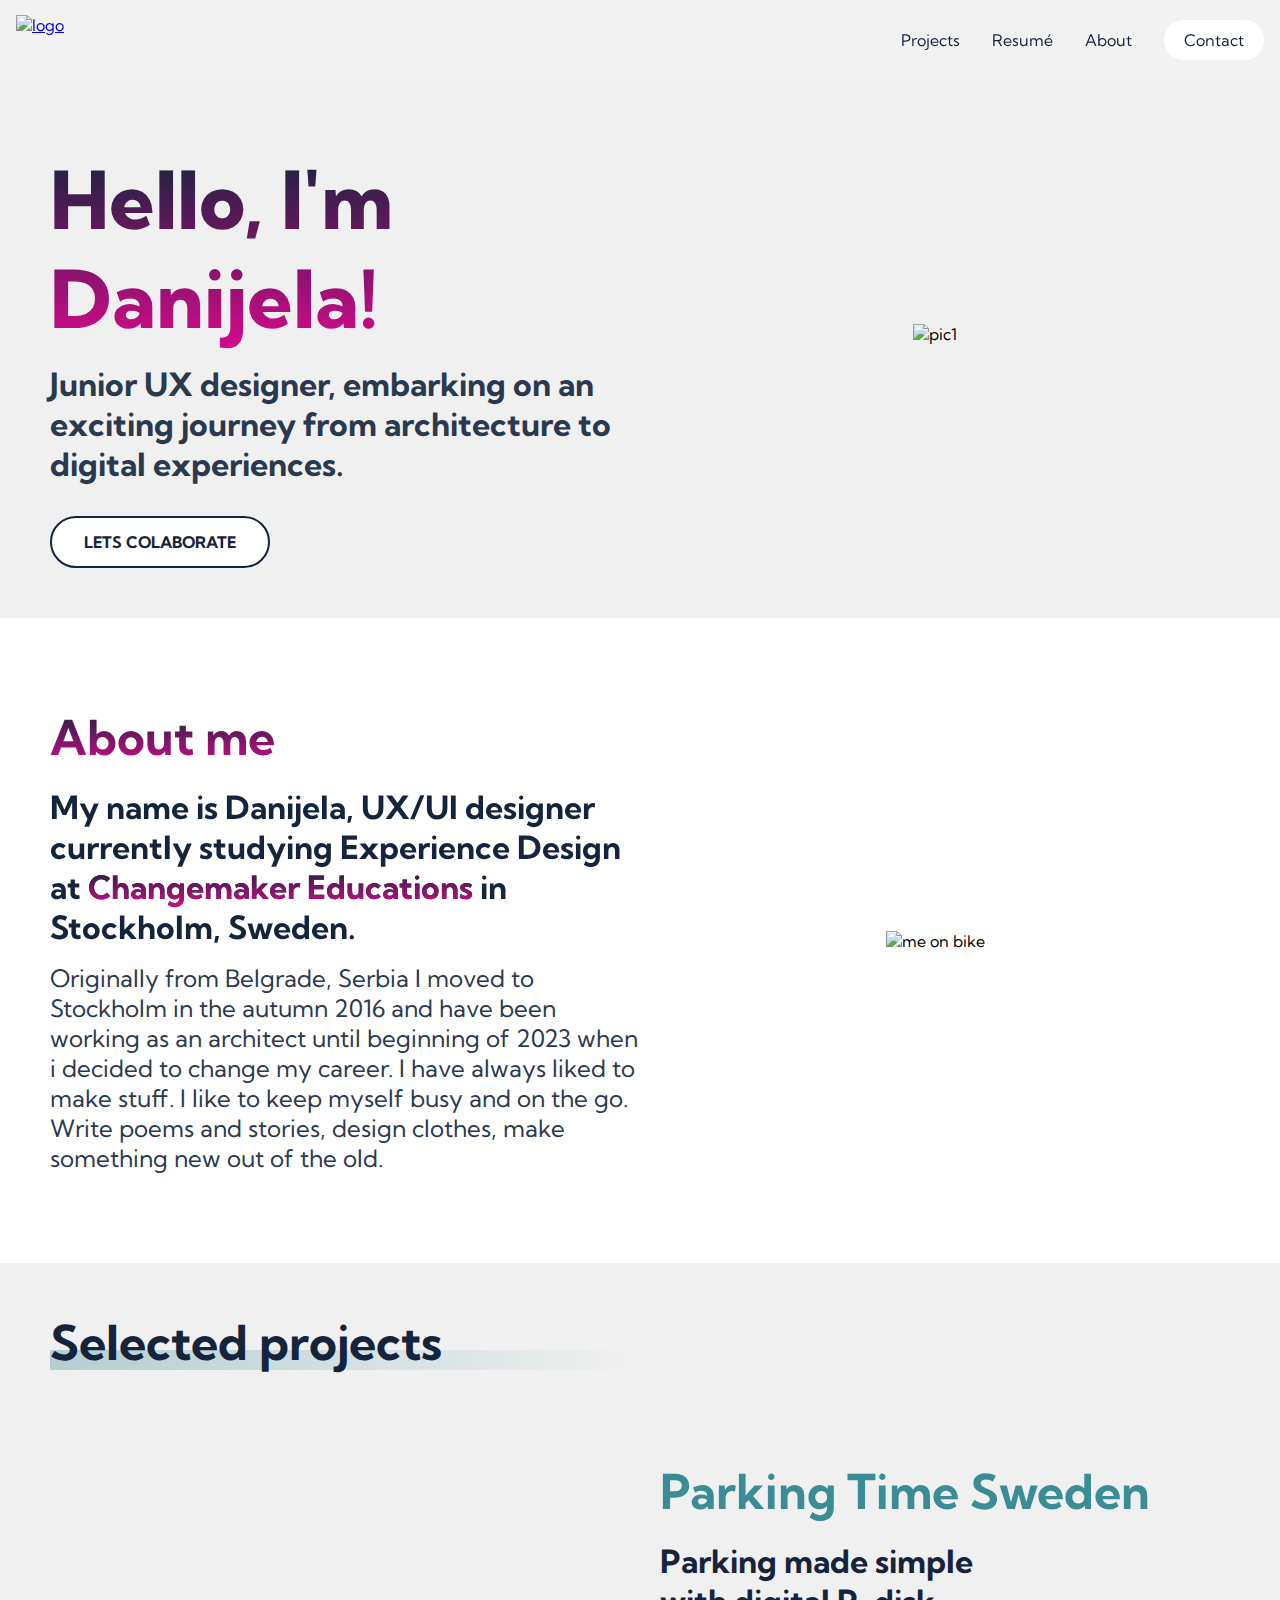
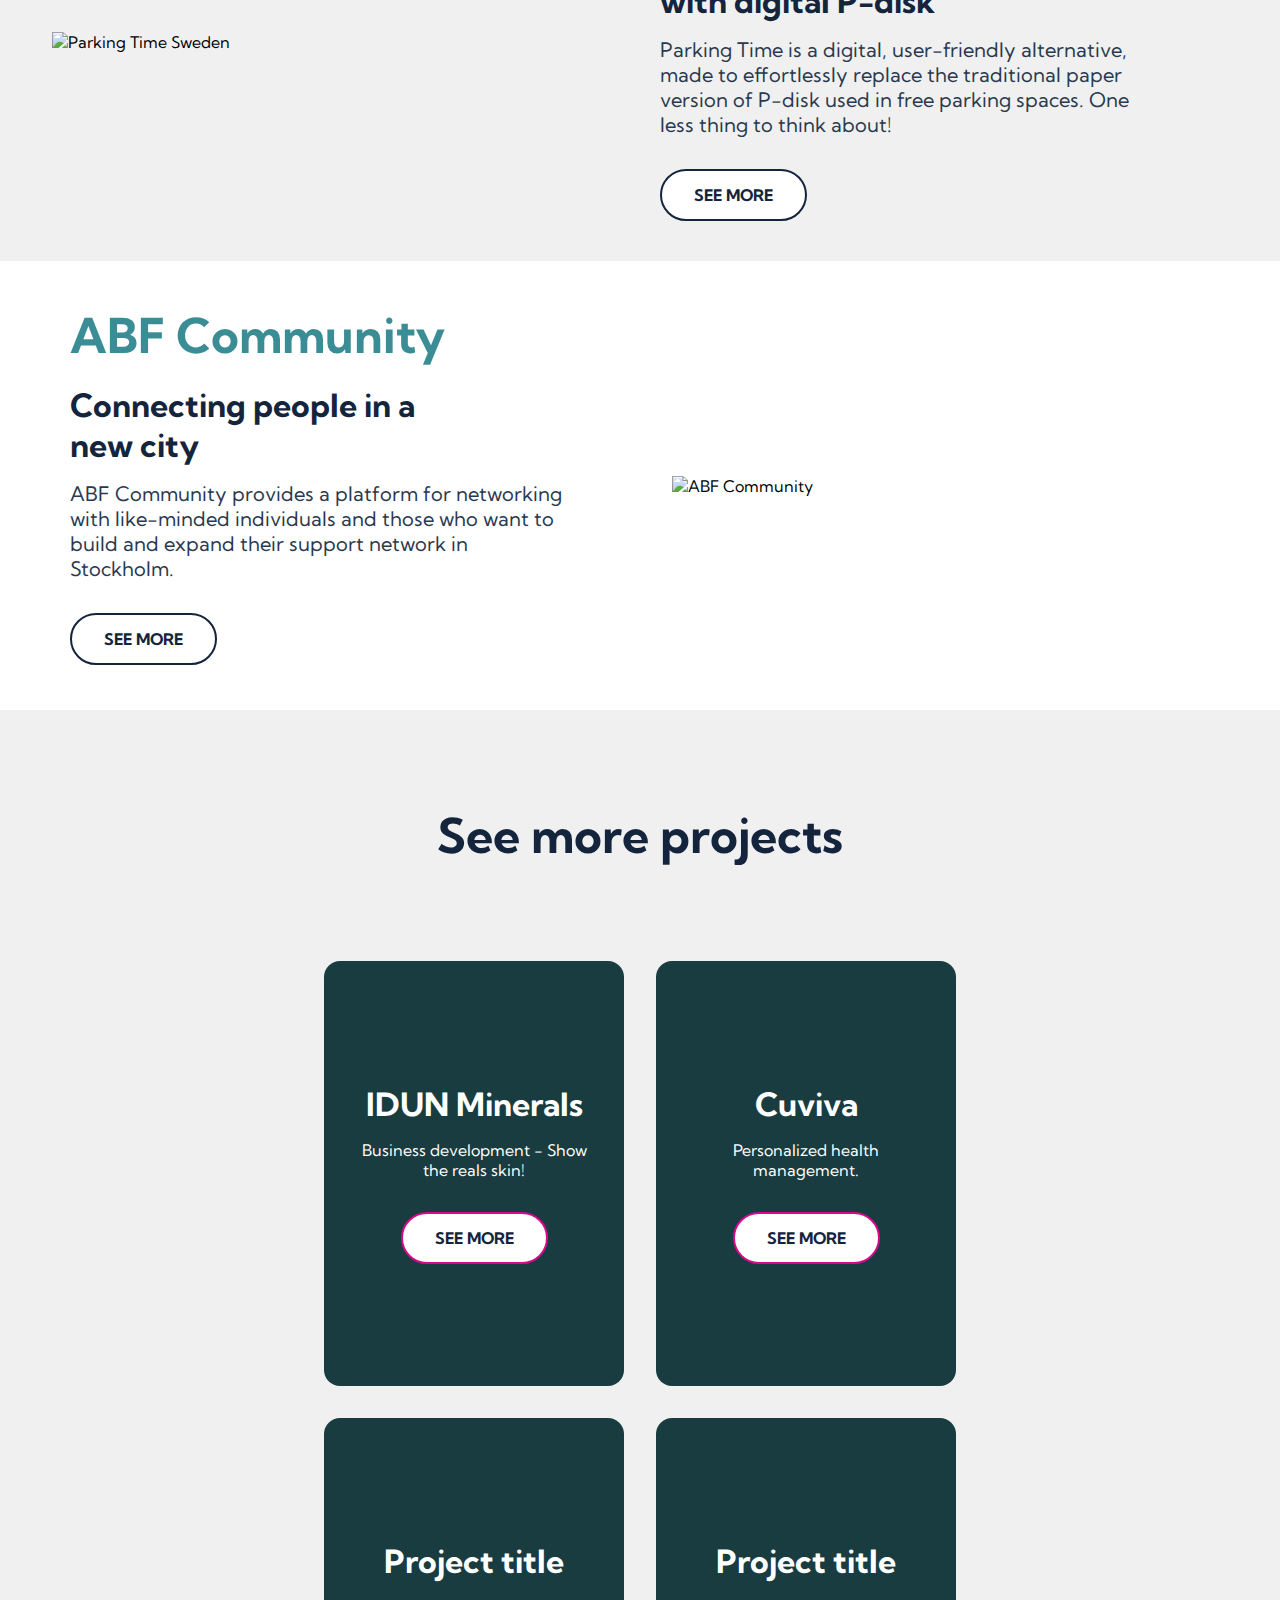
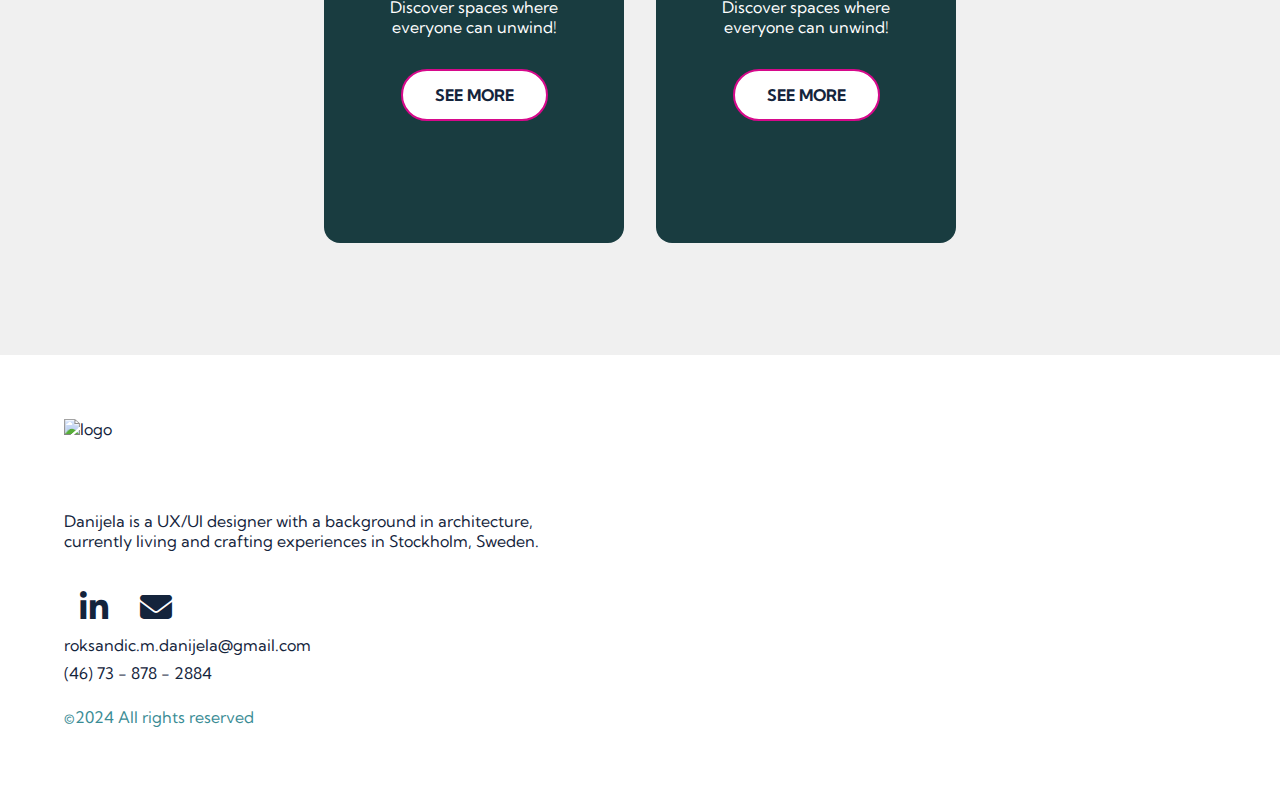
==== index.html @ 8c8cc1aa "Add files via upload" ====
<!DOCTYPE html>
<html lang="en">
<head>
    <!--Responsive website by Danijela Roksandic-->
    <meta charset="UTF-8">
    <meta name="viewport" content="width=device-width, initial-scale=1.0">
    <title>My Portfolio Website</title>
    <link rel="stylesheet" href="styles.css"/>
    <link rel="stylesheet" href="https://cdnjs.cloudflare.com/ajax/libs/font-awesome/6.5.2/css/all.min.css" 
    />
    <link href="https://fonts.googleapis.com/css2?family=Kumbh+Sans:wght@100..900&family=Raleway:ital,wght@0,100..900;1,100..900&family=Roboto:ital,wght@0,100;0,300;0,400;0,500;0,700;0,900;1,100;1,300;1,400;1,500;1,700;1,900&display=swap" rel="stylesheet">
</head>
<body>


    <!--Navbar Section -->
   
    <nav class="navbar">

     <div class="navbar__container">
        
        <a href="#home" id="navbar__logo" aria-label="home">
            <img src="images/logonav.svg" alt="logo">
        </a>
     
        <div class="navbar__toggle" id="mobile-menu">
            <span class="bar"></span>
            <span class="bar"></span>
            <span class="bar"></span>
        </div>

       
        <ul class="navbar__menu">
            <li class="navbar__item">
                <a href="#cases" class="navbar__links" id="Cases">Projects</a>
            </li>
            <li class="navbar__item">
                <a href="/Resumé.html" class="navbar__links">Resumé</a>
            </li>
            <li class="navbar__item">
                <a href="/About.html" class="navbar__links">About</a>
            </li>
            <li class="navbar__btn">
                <a href="mailto:roksandic.m.danijela@gmail.com" class="button">Contact</a>
            </li>
        </ul>
     </div>
    </nav>

    <!-- Hero Section -->

    <div class="main" id="home">
        <div class="main__container">
              
            <div class="main__content">
                <h1 title="This is me!"> Hello, I'm Danijela! </h1>
                   
                    <p>Junior UX designer, embarking on an exciting journey from architecture to digital experiences.</p>
                    <button class="main__btn"><a href="mailto:roksandic.m.danijela@gmail.com">LETS COLABORATE</a>
                    </button>
            </div>
      
            <div class="main__img--container">
                <img src="images/pic1.svg" alt="pic1" id="main__img">
            </div>
         </div>
      
      </div>

      <!-- About Section -->

      <div class="about" id="about">
        <div class="about__container">
            <div class="about__content">
                <h2>About me</h2>
                <br>

                <h3 class="about__heading">My name is Danijela, UX/UI designer currently studying Experience Design 
                    at <span><a href="https://cmeducations.se/" target="_blank">Changemaker Educations</a></span> in Stockholm, Sweden.</h3>
                <p>Originally from Belgrade, Serbia I moved to Stockholm in the autumn 2016 and have been 
                    working as an architect until beginning of 2023 when i decided to change my career. 
                    I have always liked to make stuff. I like to keep myself busy and on the go. 
                    Write poems and stories, design clothes, make something new out of the old.</p>
                                
                        </div>
            
                        <div class="about__img--container">
                            <img src="images/me on bike.png" alt="me on bike" id="about__img">
                        </div>
                     </div>
            
                </div>

       <!-- Selected Cases Section -->
        
    <div class="cases" id="cases">
      <div class="cases__heading--section"><h1><span>Selected projects</span></h1> </div> 
        
        <div class="cases__container">
           
          <div class="cases__img--container">
            <img src="images/picpt.png" alt="Parking Time Sweden" id="pt__img">
          </div>
          <div class="cases__content">
            <h2>Parking Time Sweden</h2>
                <br>

                <h3> Parking made simple with digital P-disk </h3>
                <p>Parking Time is a digital, user-friendly alternative, made to effortlessly replace 
                    the traditional paper version of P-disk used in free parking spaces. One less thing to think about!</p>
                                
            <button class="cases__btn"><a href="ParkingTime.html">SEE MORE</a></button>
          </div>
        </div>
      </div>

      <div class="cases__container">
        <div class="cases__content">
          <h2>ABF Community</h2>
              <br>

              <h3> Connecting people in a new city </h3>
              <p>ABF Community provides a platform for networking with like-minded individuals 
                and those who want to build and expand their support network in Stockholm.  </p>
                     
          <button data-open-modal>SEE MORE</button>
            <dialog data-modal>
              <div class="modal-container">
                <div class="modal-content">
                  <div>This page is under construction. More info coming soon!</div>
                </div>
              <button data-close-modal>CLOSE</button>
              </div>
             </dialog>          

        </div>
        <div class="cases__img--container">
            <img src="images/picabf.png" alt="ABF Community" id="abf__img">
          </div>
         
      </div>
<!-- Mobile layout -->
      <div class="cases__container--mobile">
        <div class="cases__img--container">
            <img src="images/picabf.png" alt="ABF Community" id="abf1__img">
          </div>
          <div class="cases__content">
            <h2>ABF Community</h2>
              <br>

              <h3> Connecting people in a new city </h3>
              <p>ABF Community provides a platform for networking with like-minded individuals 
                and those who want to build and expand their support network in Stockholm.  </p>
                              
          <button class="cases__btn"><a href="#">SEE MORE</a></button>
        </div>
      </div>
      

<!-- See more Projects Section -->

<div class="projects" id="projects">
    <h1>See more projects</h1>
    <div class="projects__wrapper">
      <div class="projects__card">
        <h2>IDUN Minerals</h2>
        <p>Business development - Show the reals skin!</p>
        <div class="projects__btn"><button>SEE MORE</button></div>
      </div>

      <div class="projects__card">
        <h2>Cuviva</h2>
        <p>Personalized health management.

        </p>
        <div class="projects__btn"><button>SEE MORE</button></div>
      </div>

      <div class="projects__card">
        <h2>Project title</h2>
        <p>Discover spaces where everyone can unwind!</p>
        <div class="projects__btn"><button>SEE MORE</button></div>
      </div>

      <div class="projects__card">
        <h2>Project title</h2>
        <p>Discover spaces where everyone can unwind!</p>
        <div class="projects__btn"><button>SEE MORE</button></div>
      </div>
    </div>
  </div>

      
    <!-- Footer Section -->

    <div class="footer">
      <div class="footer__container">
        <div class="footer__left">
          <div class="footer__logo">
              <a href="#home" id="footer__logo" aria-label="home">
                  <img src="images/logo.svg" alt="logo">
              </a>
          </div>
          <p>Danijela is a UX/UI designer with a background in architecture, 
              currently living and crafting experiences in Stockholm, Sweden.</p>
         
        </div>
        <div class="footer__right">
          <div class="social__icon">
          <a href="https://www.linkedin.com/in/danijela-roksandic/" target="_blank" aria-label="LinkedIn">
              <i class="fa-brands fa-linkedin-in"></i>
           </a>
           <a href="mailto:roksandic.m.danijela@gmail.com" class="social__icon" target="_blank" aria-label="Email">
              <i class="fa-solid fa-envelope"></i>
           </a>
          </div>
          <p><a href="mailto:roksandic.m.danijela@gmail.com">roksandic.m.danijela@gmail.com</a></p>
           
           <p>(46) 73 - 878 - 2884</p>
        </div>
      <div class="copyright"><p>&copy;2024 All rights reserved</p></div>
      </div>
    </div>

    <script src="app.js"></script>


</body>
</html>
---- styles.css ----
:root {
    --clr-titles: #14243C; 
    --clr-background: #f0f0f0;
    --clr-darker_background: #daabac;
    --clr-toggle_background: #f9f9f9;
    --clr-highlights: #D6098B;
    --clr-body_text: #2A394E;
    --clr-main_btn_hover: #3a8c9555;
    --clr-green_btitle: #3A8C95;
    --clr-mainbtn_shadow: #14243C;
    --crl-white_background: #fff;
    --crl-dark_blue:#14243c;
    --crl-gradient_title: linear-gradient(to top, #D6098B 0%, #14243C 100%);
    --crl-dark_green:#193C40;

}

.body {
    max-width: 100%;
    overflow-x: hidden;
}

* {
    box-sizing: border-box;
    margin: 0;
    padding: 0;
    font-family: 'Kumbh Sans', sans-serif;
    scroll-behavior: smooth;
}

.navbar {
    width: 100%;
    height: 80px;
    opacity: 1;
    -webkit-backdrop-filter: blur(15px);
    backdrop-filter: blur(15px);
    outline-offset: -1px;
    mix-blend-mode: normal;
    background-color: rgba(255, 255, 255, 0.2);
    background-image: linear-gradient(rgba(240, 240, 240, .2), rgba(240, 240, 240, .2));
    outline: none;
    justify-content: space-between;
    align-items: center;
    display: flex;
    position: fixed;
    top: 0%;
    bottom: auto;
    left: 0%;
    right: 0%;
    z-index: 999;
}

.navbar__container {
    display: flex;
    justify-content: space-between;
    height: 80px;
    z-index: 1;
    width: 100%;
    max-width: 1300px;
    margin: 0 auto;
   
}

#navbar__logo {
    display: flex;
    align-items: center;
    justify-content: center;
    cursor: pointer;
    padding: 15px 16px;
    height: 80px;
}

#navbar__logo img {
    width: 100%;
    height: 100%;
}

.navbar__menu {
    display: flex;
    align-items: center;
    list-style: none;
    text-align: center;
}

.navbar__item {
    height: 80px;
}

.navbar__links {
    color: var(--clr-titles);
    display: flex;
    align-items: center;
    justify-content: center;
    text-decoration: none;
    padding: 0 1rem;
    height: 100%;
    transition: all 0.3s ease;
}

.navbar__btn {
    display: flex;
    justify-content: center;
    align-items: center;
    padding: 0 1rem;
    width: 100%;
}

.button {
    display: flex;
    justify-content: center;
    align-items: center;
    text-decoration: none;
    padding: 10px 20px;
    height: 100%;
    width: 100%;
    border: none;
    outline: none;
    border-radius: 30px;
    background: var(--crl-white_background);
    color: var(--crl-dark_blue);
}

.button:hover {
background: var(--crl-dark_blue);
color: #fff;
transition: all 0.3s ease;
}

.navbar__links:hover {
    color: var(--crl-dark_blue);
    font-weight: 700;
    transition: all 0.3s ease;
}

@media screen and (max-width: 768px) {
  .navbar__container {
    display: flex;
    justify-content: space-between;
    height: 80px;
    z-index: 1;
    width: 100%;
    max-width: 1300px;
    margin: 0 auto;
  }

  .navbar__menu {
    display: grid;
    grid-template-columns: auto;
    margin: 0;
    width: 100%;
    position: absolute;
    top: -1000px;
    opacity: 1;
    transition: all 0.5s ease;
    height: 50vh;
    z-index: -1;
  }

  .navbar__menu.active {
    background: var(--clr-toggle_background);
    top: 100%;
    opacity: 1;
    transition: all 0.5s ease;
    z-index: 99;
    height: 50vh;
    font-size: 1.6rem;
  }

  .navbar__toggle .bar {
    width: 25px;
    height: 3px;
    margin: 5px auto;
    transition: all 0.3s ease-in-out;
    background: var(--crl-dark_blue);
  }

  .navbar__item {
    width: 100%;
  }

  .navbar__links {
    text-align: center;
    padding: 2rem;
    width: 100%;
    display: table;
  }

  .navbar__btn {
    padding-bottom: 2rem;
  }

  .button {
    display: flex;
    justify-content: center;
    align-items: center;
    width: 50%;
    height: 65px;
    margin: 0;
  }
  
  #navbar__logo {
    position: absolute;
  }

  #mobile-menu {
    position: absolute;
    top: 20%;
    right: 5%;
    transform: translate(5%, 20%);
  }

  .navbar__toggle .bar {
    display: block;
    cursor: pointer;
  }

  #mobile-menu.is-active .bar:nth-child(2) {
    opacity: 0;
  }

  #mobile-menu.is-active .bar:nth-child(1) {
    transform: translateY(8px) rotate(45deg);
  }

  #mobile-menu.is-active .bar:nth-child(3) {
    transform: translateY(-8px) rotate(-45deg);
  }
}

/* Hero Section CSS */

.close {
    position: absolute;
    align-items: right;
    font-size: 20px;
    cursor: pointer;
  }
.main{
    background-color:var(--clr-background);
    padding-top: 100px;
}
#home {
    background-color: var(--clr-background);
}

#parking__time {
    background-color: var(--crl-white_background);
}

.main__container {
    display: grid;
    grid-template-columns: 1fr 1fr;
    align-items: center;
    justify-self: center;
    margin: 0 auto;
    background-color: var(--clr-background);
    z-index: 1;
    width: 100%;
    max-width: 1300px;
    padding: 50px;
}
.parkingtime-page .main__container {
    display: grid;
    grid-template-columns: 1fr 1fr;
    align-items: center;
    justify-self: center;
    margin: 0 auto;
    background-color: var(--crl-white_background);
    z-index: 1;
    width: 100%;
    max-width: 1300px;
    padding: 50px;
  }

.main__content h1 {
    font-size: 5rem;
    font-weight: 800;
    background-color: var(--clr-highlights);
    background-image: var(--crl-gradient_title);
    background-size: 100%;
    -webkit-background-clip: text;
    -moz-background-clip: text;
    background-clip: text;
    -webkit-text-fill-color: transparent;
    -moz-text-fill-color: transparent;
}

.main__content h2 {
    font-size: 4rem;
    color: var(--clr-green_btitle);
  }

.main__content p {
    margin-top: 1rem;
    font-size: 2rem;
    font-weight: 700;
    color: var(--clr-body_text);
}

.main__btn {
    font-size: 1rem;
    font-weight: 700;
    font-stretch: ultra-condensed; 
    background-color: var(--crl-white_background);
    padding: 14px 32px;
    border: 2px solid var(--crl-dark_blue);
    border-radius: 30px;
    color: var(--crl-dark_blue);
    margin-top: 2rem;
    position: relative;
    transition: all 0.35s ease-in;
    outline: none;
}

.main__btn:hover {
color: var(--crl-white_background);
background: var(--clr-main_btn_hover);
box-shadow: 0 10px 10px var(--clr-mainbtn_shadow);
transition: all 0.3s ease;

}

.main__btn a {
    position: relative;
    z-index: 2;
    color: var(--crl-dark_blue);
    text-decoration: none;
}

.main__img--container {
    text-align: center;
    max-width: 100%;
}
#main__img {
    height: 80%;
    width: 80%;
    margin-bottom: 50px;
}
#hero__img--container {
    text-align: center;
    max-width: 100%;
}

#hero__img {
    height: 80%;
    width: 80%;
    margin-bottom: 50px;
}

/* Mobile Responsive */

@media screen and (max-width:768px) {
    .main__container {
        display: grid;
        grid-template-columns: 1fr;
        align-items: center;
        justify-self: center;
        width: 100%;
        margin: 0 auto;
        height: auto;
        padding: 20px;
    }
    .parkingtime-page .main__container {
        display: grid;
        grid-template-columns: 1fr;
        align-items: center;
        justify-self: center;
        width: 100%;
        margin: 0 auto;
        height: auto;
        padding: 20px;
      }
    .main__content {
        text-align: center;
        margin-bottom: 4rem;
    }
    .main__content h1 {
        font-size: 2.5rem;
        margin-top: 2rem;
        
    }
    .main__content h2 {
        font-size: 3rem;
        justify-self: center;
        align-items: center;
    }
    .main__content p {
        margin-top: 1rem;
        font-size: 1.5rem;
        justify-self: center;
        align-items: center;
    }
    #main__img {
        max-height: 300px;
        width: auto;
        height: auto;
        object-fit: contain;
    }
    #heroPT__img {
        max-height: 300px;
        width: auto;
        height: auto;
        object-fit: contain;
        max-width: 100%;
    }
}

@media screen and (max-width:820px) {
    .main__content h2 {
        font-size: 2.5rem;
        justify-self: center;
        align-items: center;
    }
    .main__content p {
        margin-top: 1rem;
        font-size: 1.5rem;
        justify-self: center;
        align-items: center;
    }
}

@media screen and (max-width:480px) {
    .main__content h1 {
        font-size: 2rem;
        margin-top: 3rem;
    }
    .main__content h2 {
        font-size: 2rem;
    }
    .main__content p {
        margin-top: 2rem;
        font-size: 1.5rem;
    }
.main__btn {
    padding: 12px 36px;
    margin: 2.5rem 0;
}
.parkingtime-page .main__container {
    display: grid;
    grid-template-columns: 1fr;
    align-items: center;
    justify-self: center;
    width: 100%;
    margin: 0 auto;
    height: auto;
    padding: 20px;
    max-width: 100%;
  }
  #heroPT__img {
    width: auto;
    height: auto;
    object-fit: contain;
}
}

/* About me and Project intro Section CSS */

.about{
    background-color: var(--crl-white_background);
    margin-top: 40px;
}
.parkingtime-page .about {
    background-color: var(--clr-background);
   margin-top:0;
   max-width: 100%;
}
#intro__description {
    background-color: var(--clr-background);
    padding: 150px 32px;
}

.about__container {
    display: grid;
    grid-template-columns: 1fr 1fr;
    align-items: center;
    justify-self: center;
    margin: 0 auto;
    height: auto;
    background-color: var(--crl-white_background);
    z-index: 0;
    width: 100%;
    max-width: 1300px;
    padding: 50px 50px;
}
.parkingtime-page .about__container { 
    grid-template-columns: 1fr;
    align-items: center;
    justify-self: center;
    margin: 0 auto;
    height: auto;
    background-color: var(--crl-white_background);
    z-index: 0;
    width: 100%;
    max-width: 1300px;
    padding: 50px 50px;
    border-radius: 32px;
    filter: drop-shadow(0px 4px 4px rgba(0, 0, 0, 0.25));
  }

.about__heading span {
    background: #ee0979; 
    background-image: var(--crl-gradient_title);
    background-size: 100%;
    -webkit-background-clip: text;
    -moz-background-clip: text;
    background-clip: text;
    -webkit-text-fill-color: transparent;
    -moz-text-fill-color: transparent;
  }

.about__content h2 {
    font-size: 3rem;
    background-color: #ee0979;
    background-image: var(--crl-gradient_title);
    background-size: 100%;
    -webkit-background-clip: text;
    -moz-background-clip: text;
    background-clip: none;
    -webkit-text-fill-color: transparent;
    -moz-text-fill-color: transparent;
  }

  #intro__description h2 {
    font-size: 1rem;
    background-color: var(--crl-dark_blue);
    background-size: 100%;
    -webkit-background-clip: text;
    -moz-background-clip: text;
    background-clip: none;
    -webkit-text-fill-color: transparent;
    -moz-text-fill-color: transparent;
  }

  .about__content h3 {
    font-size: 2rem;
    background-color: var(--crl-dark_blue);
    background-size: 100%;
    -webkit-background-clip: text;
    -moz-background-clip: text;
    background-clip: none;
    -webkit-text-fill-color: transparent;
    -moz-text-fill-color: transparent;
  }

.about__content p {
    margin-top: 1rem;
    font-size: 1.5rem;
    font-weight: 400;
    color: var(--clr-body_text);
}
.about__content a {
    text-decoration: none;
    color: var(--clr-titles);
}

.about__content a:visited {
    text-decoration: none;
    color: var(--clr-titles) !important;
}

.about__img--container {
    text-align: center;
}
#about__img {
    max-height: 400px;
    width: auto;
    height: auto;
    object-fit: contain;
}


/* Mobile Responsive */

@media screen and (max-width:768px) {
    .about__container {
        display: grid;
        grid-template-columns: 1fr;
        align-items: center;
        justify-self: center;
        width: 100%;
        margin: 0 auto;
        height: auto;
        padding: 20px;
    }
    .about__content {
        text-align: center;
        margin-bottom: 3rem;
    }

    #intro__description {
        padding: 75px 32px;
    }

    #intro__description .about__content{
        text-align: left;
        margin-bottom: 0;
        padding: 20px;
    }
   
    .about__content h2 {
        font-size: 2rem;
    }

    .about__content h3 {
        font-size: 1.5rem;
        max-width: 600px;
        margin: 0 auto 1rem auto;
    }
    .about__content p {
      max-width: 600px;
        margin: 0 auto;
        font-size: 1rem;
    }

    #intro__description .about__content p {
        margin-top: 1rem;
    }

    .parkingtime-page .about__container { 
        grid-template-columns: 1fr;
        align-items: center;
        justify-self: center;
        margin: 0 auto;
        height: auto;
        background-color: var(--crl-white_background);
        z-index: 0;
        width: 100%;
        max-width: 1300px;
        padding: 20px;
        border-radius: 32px;
        filter: drop-shadow(0px 4px 4px rgba(0, 0, 0, 0.25));
      }
}

@media screen and (max-width:480px) {

    #intro__description {
        padding: 75px 32px;
    }

    .about__content h2 {
        font-size: 2rem;
    }

    .about__content h3 {
        font-size: 1.5rem;
    }
    .about__content p {
        margin-top: 2rem;
        font-size: 1rem;
    }
    #intro__description .about__content p {
        margin-top: 1rem;
    }
}

/* Expertise and Skills */

.expertise{
    background-color: var(--crl-white_background);
    margin-top: 40px;
}
#skills {
    background-color: var(--clr-background);
    margin-top: 40px;
}

.expertise__container {
    display: grid;
    grid-template-columns: 1fr 1fr;
    align-items: center;
    justify-self: center;
    margin: 0 auto;
    height: auto;
    background-color: var(--crl-white_background);
    z-index: 0;
    width: 100%;
    max-width: 1300px;
    padding: 50px 50px;
}

#skills .expertise__container {
    display: grid;
    grid-template-columns: 1fr;
    align-items: center;
    justify-self: center;
    margin: 0 auto;
    height: auto;
    background-color: var(--clr-background);
    z-index: 0;
    width: 100%;
    max-width: 1300px;
    padding: 50px 50px;
}
.expertise__content {
    margin-bottom: 2rem;
}

#skills .expertise__content p {
    margin-top: 1rem;
    font-size:20px;
    text-align: left;
    padding-right: 200px;
    font-weight: 400;
    color: var(--clr-body_text);
}

.expertise__content h2 {
    font-size: 2rem;
    background-color: #ee0979;
    background-image: var(--crl-gradient_title);
    background-size: 100%;
    -webkit-background-clip: text;
    -moz-background-clip: text;
    background-clip: none;
    -webkit-text-fill-color: transparent;
    -moz-text-fill-color: transparent;
    margin-bottom: 2rem;
  }

  .expertise__content h3 {
    font-size: 2rem;
    background-color: var(--crl-dark_blue);
    background-size: 100%;
    -webkit-background-clip: text;
    -moz-background-clip: text;
    background-clip: none;
    -webkit-text-fill-color: transparent;
    -moz-text-fill-color: transparent;
  }

.expertise__content p {
    margin-top: 1rem;
    font-size:20px;
    font-weight: 400;
    color: var(--clr-body_text);
}

.expertise__content a {
    text-decoration: none;
    color: var(--clr-titles);
}

.expertise__content a:visited {
    text-decoration: none;
    color: var(--clr-titles) !important;
}

.expertise__img--container {
    max-width: 100%;
    text-align: center;
    margin-bottom: 2rem;
   
}

#architecture__img {
    width: 60%;
    height: 60%;
    object-fit: contain;
}
img[src="images/skills.svg"]  {
    width: 50%;
    height: auto;
    margin-top: 50px;
    object-fit: contain;
    align-items: center;
}

/* Mobile Responsive */

@media screen and (max-width:768px) {

    img[src="images/skills.svg"]  {
        width: 100%;
        height: auto;
        margin-top: 10px;
        object-fit: contain;
    }
    .expertise__container {
        display: grid;
        grid-template-columns: 1fr;
        align-items: center;
        justify-self: center;
        width: 100%;
        margin: 0 auto 2rem auto;
        height: auto;
        padding: 20px;
    }
    .expertise__content {
        text-align: center;
        margin-bottom: 3rem;
    }

    #skills .expertise__content p {
        padding: 0;
        text-align: center;
        font-size: 1rem;
    }
   
    .expertise__content h2 {
        font-size: 2rem;
    }

    .expertise__content h3 {
        font-size: 1.5rem;
        max-width: 600px;
        margin: 0 auto 1rem auto;
    }
    .expertise__content p {
      max-width: 600px;
        margin: 0 auto;
        font-size: 1rem;
    }
 

}

@media screen and (max-width:480px) {


    .expertise__content h2 {
        font-size: 2rem;
    }

    .expertise__content h3 {
        font-size: 1.5rem;
    }
    .expertise__content p {
        margin-top: 2rem;
        font-size: 1rem;
    }
}


/* Cases Section CSS */

.cases{
    background-color: var(--clr-background);
    margin-top: 40px;
}
.cases__container--mobile {
    display: none; 
  }

.cases__container {
    display: grid;
    grid-template-columns: 1fr 1fr;
    align-items: center;
    justify-self: center;
    margin: 0 auto;
    height: auto;
    background-color: var(--crl-white_background);
    z-index: 1;
    width: 100%;
    max-width: 1300px;
    padding: 25px 50px;
}
#cases .cases__container:nth-child(2) {

    background-color: var(--clr-background); 
    padding: 20px;}

.cases__content {
    padding: 20px;
}

.cases__btn {
    font-size: 1rem;
    font-weight: 700;
    font-stretch: ultra-condensed; 
    background-color: var(--crl-white_background);
    padding: 14px 32px;
    border: 2px solid var(--crl-dark_blue);
    border-radius: 30px;
    color: var(--crl-dark_blue);
    margin-top: 2rem;
    position: relative;
    transition: all 0.35s ease-in;
    outline: none;
}

.cases__btn:hover {
color: var(--crl-white_background);
background: var(--clr-main_btn_hover);
box-shadow: 0 10px 10px var(--crl-dark_blue);
transition: all 0.3s ease;
}

.cases__btn a {
    position: relative;
    z-index: 2;
    color: var(--crl-dark_blue);
    text-decoration: none;
}

/* modal popup */

[data-modal] div {
    display: flex;
    flex-direction: column;
    align-items: center;
    justify-content: center;
}

[data-modal] {
   position: fixed;
    padding: 2rem;
    background: #9ceb97;
    border-radius: 1rem;
    z-index: 10;
    top: 50%;
    left: 50%;
    transform: translate(-50%, -50%);
    box-shadow: 0 10px 10px var(--crl-dark_blue);
    border: 2px solid var(--crl-dark_blue);
    font-size: 1.5rem;
    font-weight: 500;
    color:#ee0979;
}

[data-modal]::backdrop {
    backdrop-filter: blur(5px)!important;
}

/* button ABF trigger */

[data-open-modal] {
    font-size: 1rem;
    font-weight: 700;
    font-stretch: ultra-condensed; 
    background-color: var(--crl-white_background);
    padding: 14px 32px;
    border: 2px solid var(--crl-dark_blue);
    border-radius: 30px;
    color: var(--crl-dark_blue);
    margin-top: 2rem;
    position: relative;
    transition: all 0.35s ease-in;
    outline: none;
    cursor: pointer;
}

/* close modal pupup button */

[data-close-modal] {
    font-size: 1rem;
    font-weight: 700;
    font-stretch: ultra-condensed; 
    background-color: var(--crl-white_background);
    padding: 8px 32px;
    border: 2px solid var(--crl-dark_blue);
    border-radius: 24px;
    color: var(--crl-dark_blue);
    margin-top: 2rem;
    position: relative;
    transition: all 0.35s ease-in;
    outline: none;
    cursor: pointer;
}

[data-close-modal]:hover {
    box-shadow: 0 3px 3px var(--crl-dark_blue);
    transition: all 0.3s ease;
    }

[data-open-modal]:hover {
    background: var(--clr-main_btn_hover);
    box-shadow: 0 10px 10px var(--crl-dark_blue);
    transition: all 0.3s ease;
    }

.cases__heading--section {
    background-color: var(--clr-background);
    background-size: 30%;
}

.cases .cases__heading--section h1 {
    display: grid;
    grid-template-columns: 1fr 1fr;
    align-items: center;
    justify-self: center;
    margin: 0 auto;
    height: auto;
    z-index: 1;
    width: 100%;
    max-width: 1300px;
    padding: 50px;
   color: var(--clr-titles);
    font-size: 3rem;
}

.cases h1 span {
    position: relative;
    z-index: 10
}

.cases h1 span::before {
    content: '';
    width: 100%;
    height: 20px;
    background: linear-gradient(90deg, var(--clr-main_btn_hover), var(--clr-background));
    position: absolute;
    left: 0;
    bottom: 2px;
    z-index: -1;
    border-radius: 2px;
    transition: .2s
}

.cases__content h2 {
    font-size: 3rem;
    background-color: var(--clr-green_btitle);
    background-size: 100%;
    -webkit-background-clip: text;
    -moz-background-clip: text;
    background-clip: none;
    -webkit-text-fill-color: transparent;
    -moz-text-fill-color: transparent;
  }

  .cases__content h3 {
    font-size: 2rem;
    color: var(--clr-titles);
    max-width: 370px;
  }

.cases__content p {
    margin-top: 1rem;
    font-size: 20px;
    font-weight: 400;
    color: var(--clr-body_text);
    max-width: 500px;
}

.cases__img--container img {
    text-align: center;
    max-width: 100%;
    height: auto;
    object-fit: contain;
    padding-left: 2rem;
}
#cases__img {
    height: 525px;
    width: 400px;
}
.cases__img--container:hover {
    transform: scale(1.075);
    transition: 0.2s ease-in;
    cursor: pointer;
}


/* Mobile Responsive */

@media screen and (max-width:768px) {
    
    .cases__container--mobile {
        display: block;
        margin: 2rem auto;
    }
    
    .cases__container {
        display: none;
      }
      .cases__container:nth-child(2) {
        display: block;
      }

    .cases__container {
        display: grid;
        grid-template-columns: 1fr;
        align-items: center;
        justify-self: center;
        width: 100%;
        margin: 2rem auto;
        height: auto;
    }
    .cases__container {
        display: none;
      }

    .cases__content {
        text-align: center;
        margin-bottom: 4rem;
        max-width: 400px;
        margin: 0 auto;
    }

    .cases .cases__heading--section h1 {
        display: flex;
       flex-direction: column;
        font-size: 2rem;
        margin-top: 2rem;
        text-align: center;
    }
    .cases h1 span::before {
        height: 15px;
        width: 100%;
    }
    
    .cases__content h2 {
        font-size: 2rem;
    }

    .cases__content h3 {
        font-size: 1.5rem;
        
    }
    .cases__content p {
        margin-top: 0.75rem;
        font-size: 1rem;
    }
    .cases__img--container {
        max-width: 300px;
        margin: 0 auto;
    }
    .cases__img--container img {
        padding-left: 8px;
    }
    .cases__container:not(:first-child) {
        margin: top 0;
    }
}

@media screen and (max-width:480px) {

    .cases__content h1 {
        font-size: 2rem;
    }
    .cases__content h2 {
        font-size: 2rem;
    }

    .cases__content h3 {
        font-size: 1.5rem;
    }
    .cases__content p {
        margin-top: 2rem;
        font-size: 1rem;
    }
    .cases__img--container img {
        padding-left: 8px;
    }
}


/* Projects Section CSS */

.projects {
    background: var(--clr-background);
    display: flex;
    flex-direction: column;
    justify-content: center;
    align-items: center;
    height: 100%;
    padding: 6rem 0;
  }
  
  .projects h1 {
    background-color: var(--clr-titles);
    background-size: 100%;
    -webkit-background-clip: text;
    -moz-background-clip: text;
    background-clip: text;
    -webkit-text-fill-color: transparent;
    -moz-text-fill-color: transparent;
    margin-bottom: 5rem;
    font-size: 3rem;
  }
  
  .projects__wrapper {
    display: grid;
    grid-template-columns: 1fr 1fr 1fr 1fr;
    grid-template-rows: 1fr;
  }
  
  .projects__card {
    margin: 16px;
    height: 425px;
    width: 300px;
    border-radius: 16px;
    display: flex;
    flex-direction: column;
    justify-content: center;
    color: var(--crl-white_background);
    background: var(--crl-dark_green); 
    transition: 0.3s ease-in;
  }
  
  .projects__card:nth-child(2) {
    background: var(--crl-dark_green); 
 
  }
  
  .projects__card:nth-child(3) {
    background: var(--crl-dark_green); 
  }
  
  .projects__card h2 {
    text-align: center;
    font-size: 2rem;
  }
  
  .projects__card p {
    text-align: center;
    padding: 1rem 2rem;
    font-size: 1rem;
    text-align: center;
  }
  
  .projects__btn {
    display: flex;
    justify-content: center;
    margin-top: 16px;
  }
  
  .projects__card button {
    color: var(--crl-dark_blue);
    padding: 14px 32px;
    border: 2px solid var(--clr-highlights);
    outline: none;
    border-radius: 2rem;
    background: var(--crl-white_background);
    font-size: 1rem;
    font-weight: 700;
    font-stretch: ultra-condensed;
  }
  
  .projects__card button:hover {
    color: var(--crl-dark_blue);
    background: var(--clr-main_btn_hover);
    box-shadow: 0 10px 10px var(--crl-dark_blue);
    transition: all 0.3s ease;
    cursor: pointer;
       
  }
  
  .projects__card:hover {
    transform: scale(1.075);
    transition: 0.3s ease-in;
    cursor: pointer;
    color: #14243C;
    background:var(--clr-main_btn_hover);
    box-shadow: 0 10px 10px #ee0979;
    transition: all 0.3s ease;
  }
  
  @media screen and (max-width: 1300px) {
    .projects__wrapper {
      grid-template-columns: 1fr 1fr;
    }
  }
  
  @media screen and (max-width: 768px) {
    .projects__wrapper {
      grid-template-columns: 1fr;
    }
    .projects h1 {
        font-size: 2rem;
    }
  }
  
/* Footer CSS */

.footer__container {
    display: grid;
    grid-template-columns: 1fr 1fr;
    align-items: center;
    justify-self: center;
    margin: 0 auto;
    height: auto;
    background-color: var(--crl-white_background);
    z-index: 1;
    width: 100%;
    max-width: 1300px;
    padding: 4rem;
}

#footer__logo {
    display: flex;
    align-items: center;
    cursor: pointer;
    margin-bottom: 2rem;
    width: 60px;
    height: 60px;
}

#footer__logo img {
    width: 100%;
    height: 100%;
}

    .footer  h2 {
    color: var(--clr-titles);
    margin-bottom: 32px;
    }

    .footer  p {
        color: var(--clr-titles);
        text-decoration: none;
        margin-bottom: 0.5rem;
        }

 .copyright p {
        text-align: left;
        margin-top: 1rem;
        margin-bottom: 0.5rem;
       color: var(--clr-green_btitle);
    }

.footer a {
    color: var(--clr-titles);
    text-decoration: none;
}

.social__icon a {
    font-size: 2rem;
    margin-left: 1rem;
    margin-bottom: 0;
    text-decoration: none; 
    cursor: pointer;
    display: flex;
    justify-content: right;
    padding: 2rem 0;
}

.social__icon {
    align-items: right;
    cursor: pointer;
    margin-bottom: 2rem;
    height: 60px; 
    display: flex;
    justify-content: right;
}


.footer a:hover { 
    color: #D6098B;
    transition: 0.3s ease-out;
}

.footer__left {
    text-align: left;
    justify-content: left;
}
.footer__right {
    justify-content: right;
    text-align: right;
}

@media screen and (max-width: 1300px) {
    .footer__container {
      grid-template-columns: 1fr;
      text-align: center;
      
    }
    .footer__left {
        text-align: left;
        max-width: 500px;
    }
    .footer__right {
        text-align: left;
        margin-top: 0;
        max-width: 300px;
    }
   
    .footer__logo {
        margin-bottom: 2rem;
    }
    .social__icon a {
        font-size: 2rem;
        margin-right: 1rem;
        margin-bottom: 0;
        justify-content: left;
        padding: 2rem 0;
    }
    
    .social__icon {
        align-items: right;
        margin-bottom: 1rem; 
        justify-content: left;
    }
    .copyright p {
        text-align: left;
        margin-top: 1rem;
        font-size: 1rem;
       color: var(--clr-green_btitle);
    }
  }
  
  @media screen and (max-width: 768px) {
    .footer__container {
      grid-template-columns: 1fr;
    }
    .footer__right {
        margin-top: 1rem;
    }

    .footer h1 {
        font-size: 2rem;
    }

    .social__icon a {
        font-size: 2rem;
        margin-right: 1rem;
        margin-bottom: 0;
        justify-content: left;
        padding: 2rem 0;
    }
    
    .social__icon {
        align-items: left;
        margin-bottom: 1rem; 
        justify-content: left;
    }

    .copyright p {
        text-align: left;
        margin-top: 1rem;
        font-size: 1rem;
       color: var(--clr-green_btitle);
    }

  }
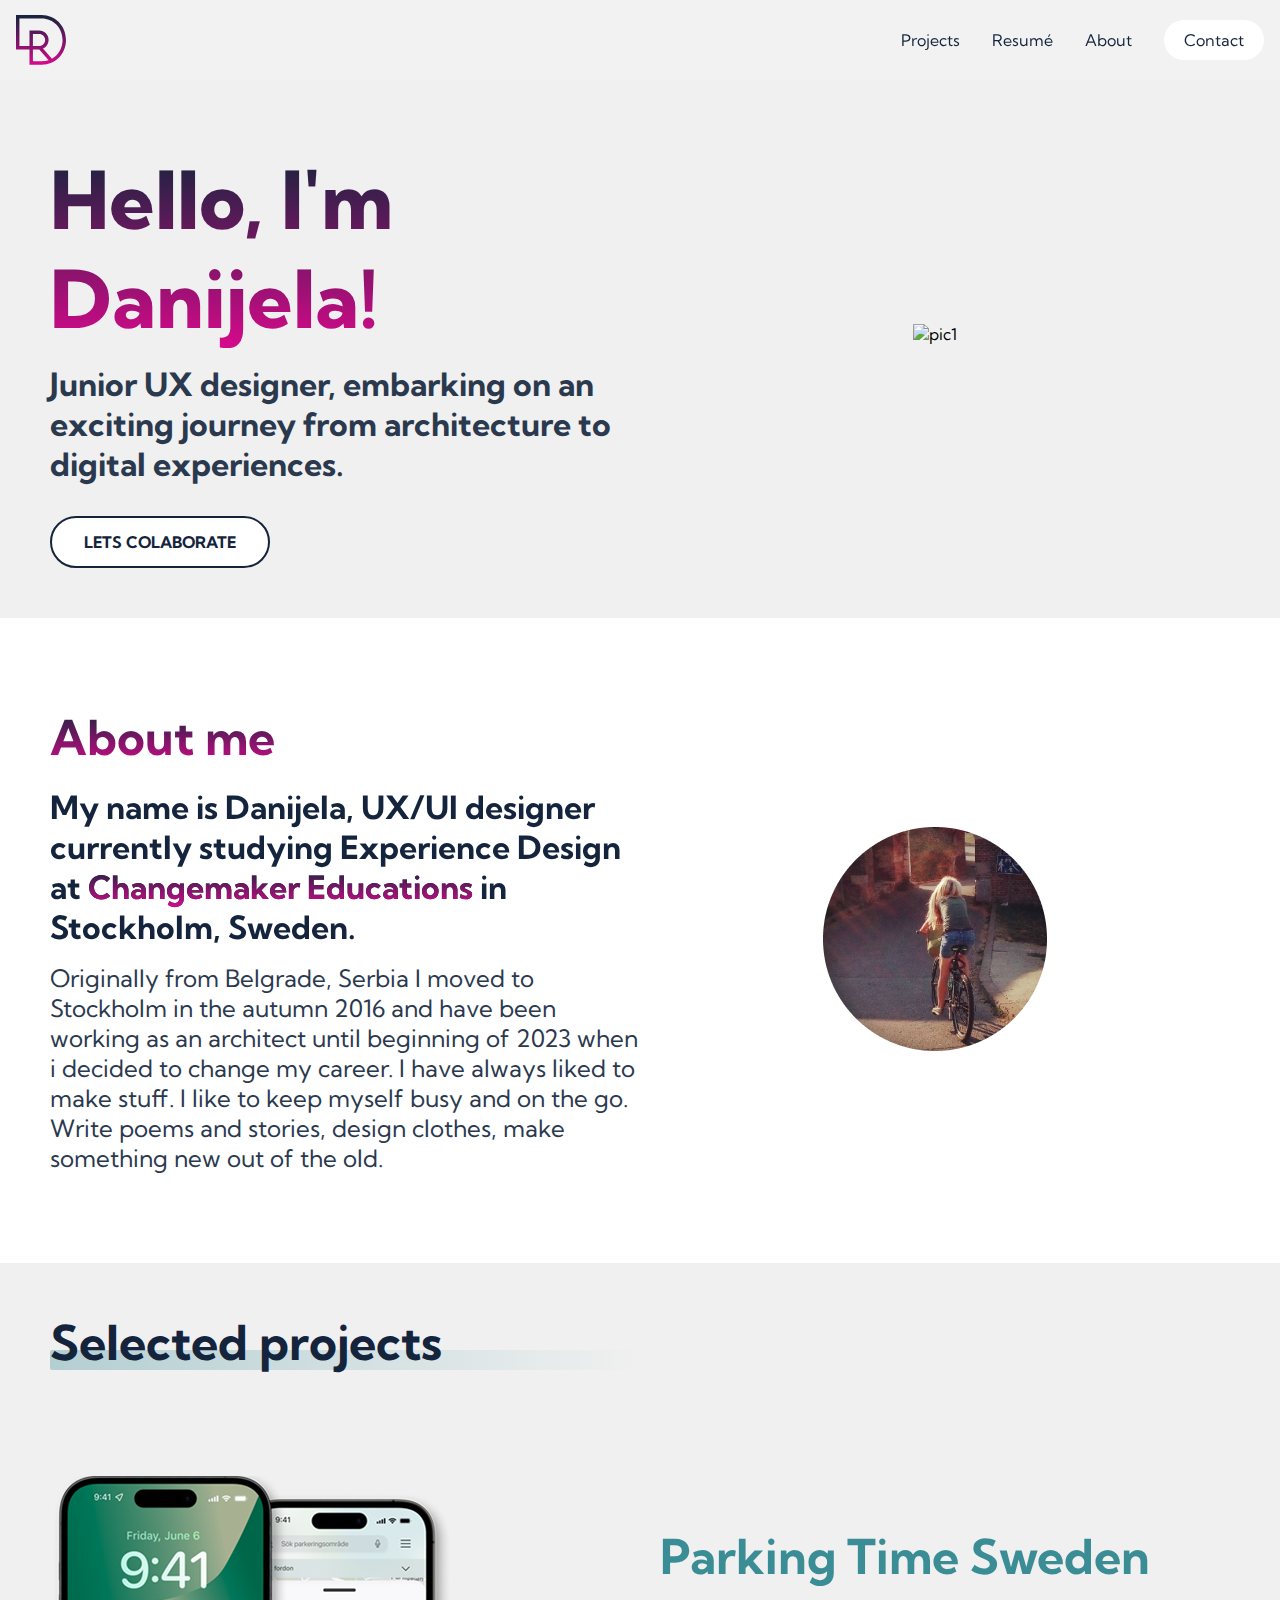
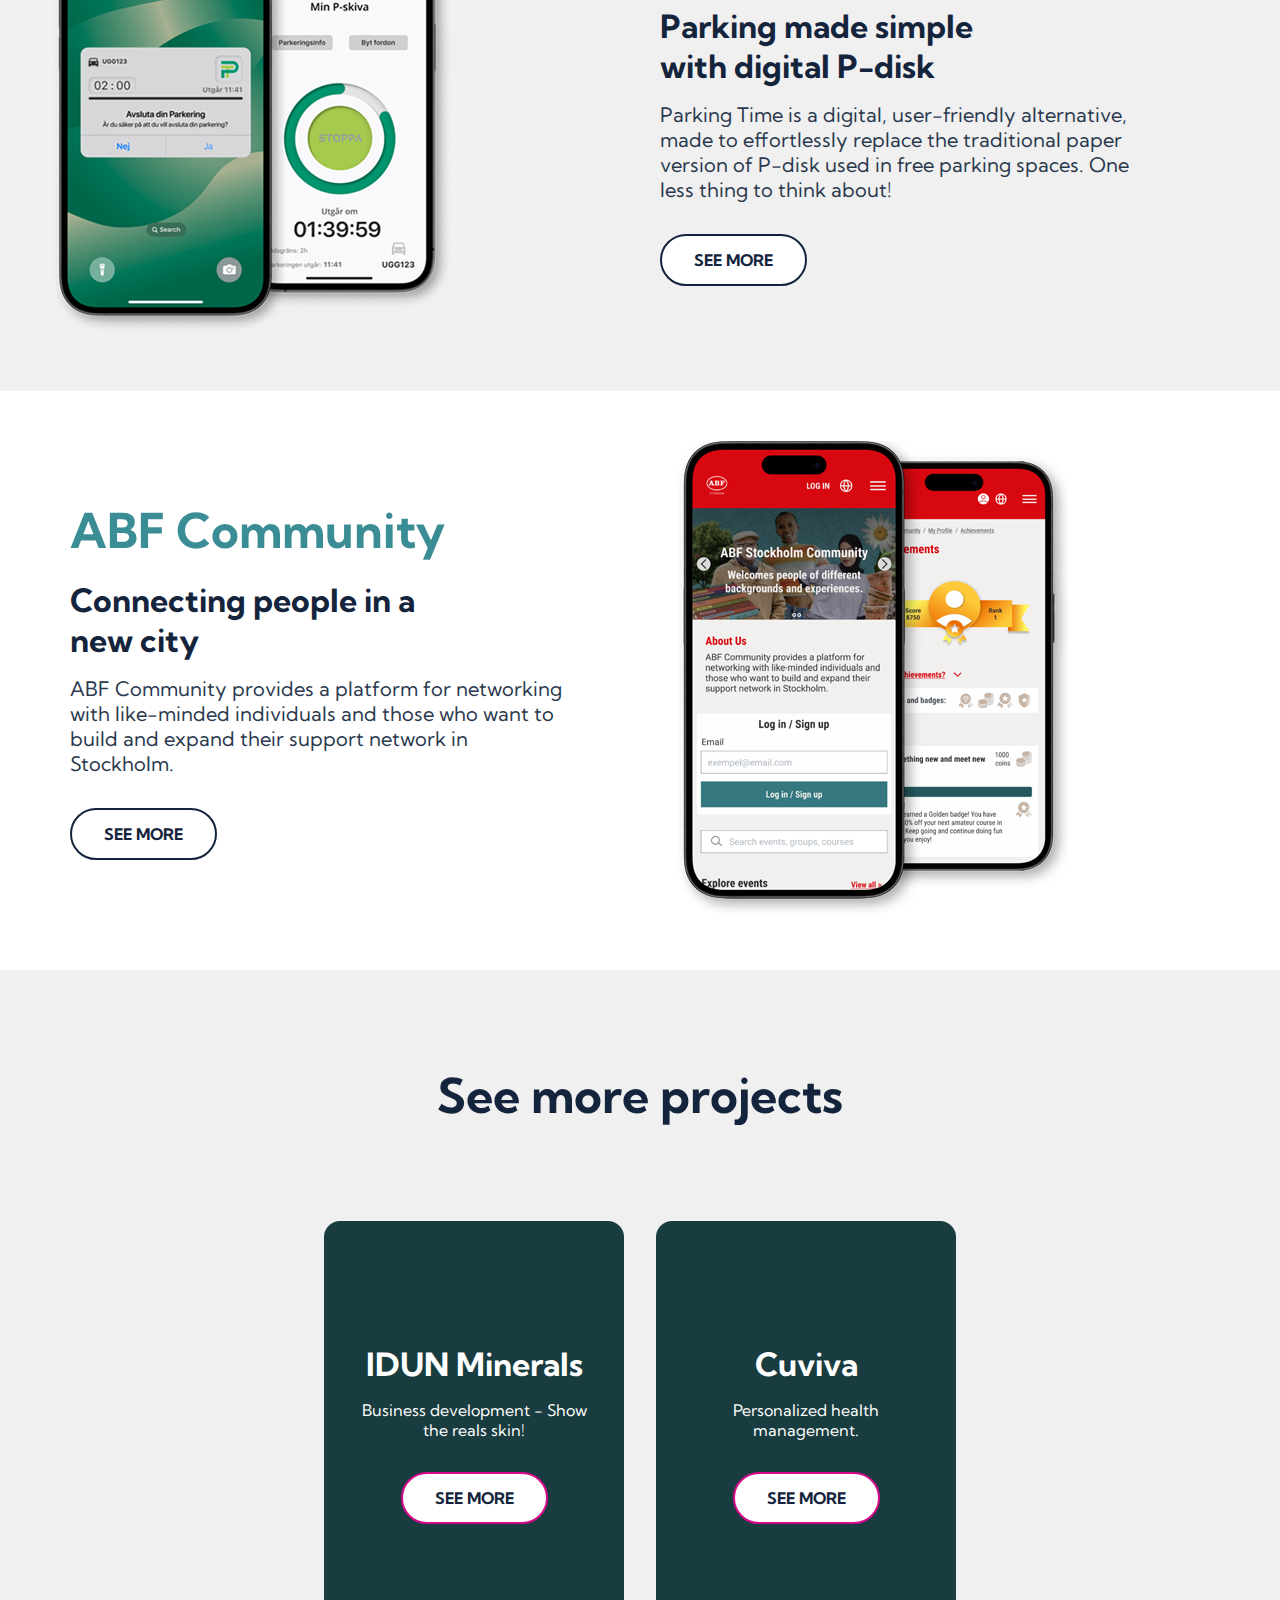
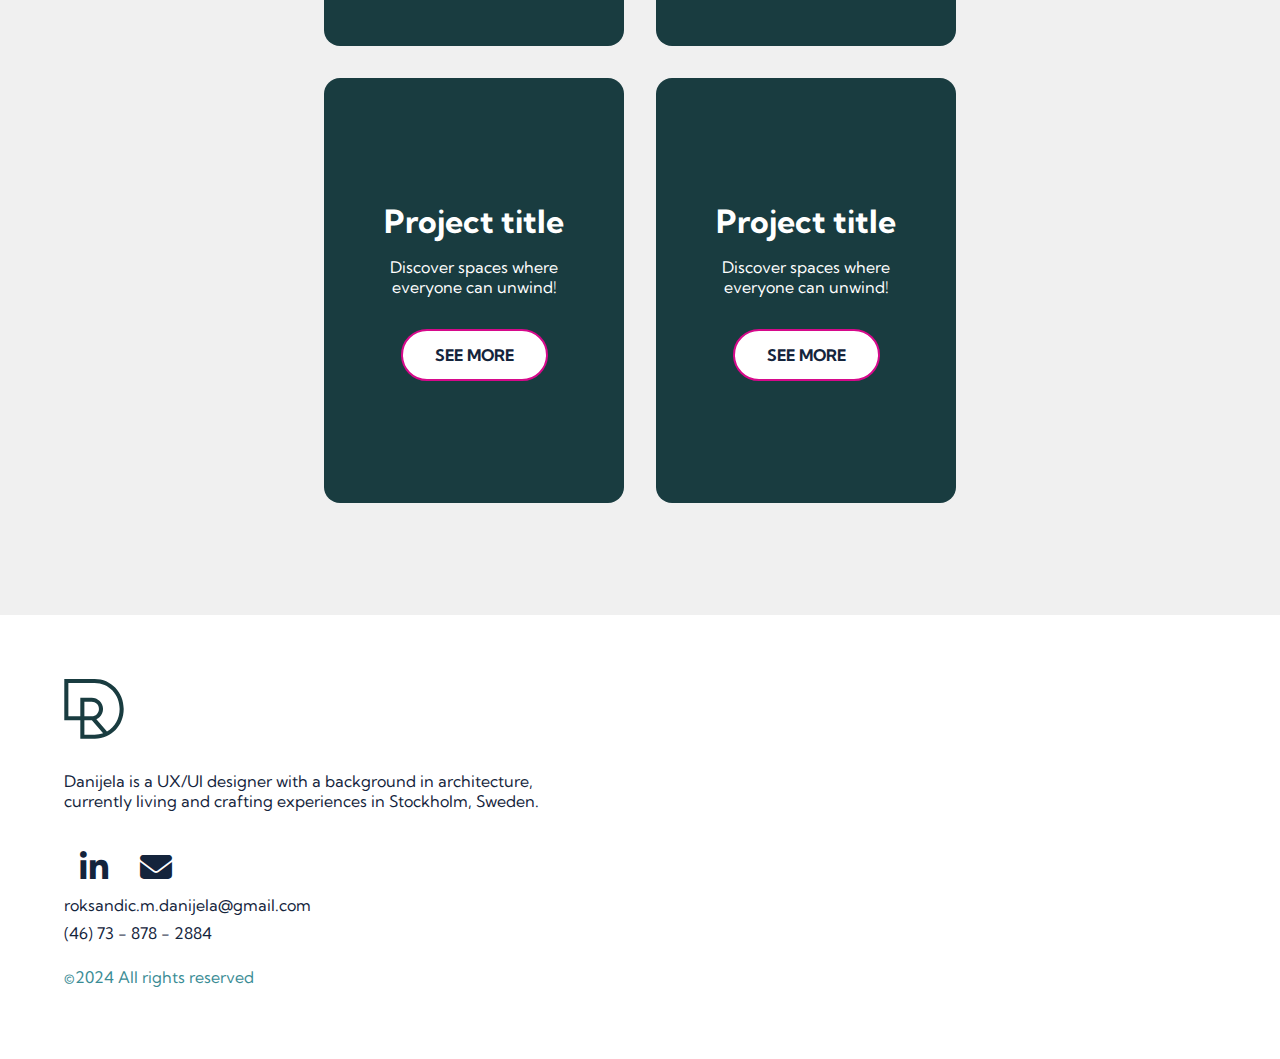
==== commit a9b76973: "Update index.html" ====
--- a/index.html
+++ b/index.html
@@ -20,7 +20,7 @@
      <div class="navbar__container">
         
         <a href="#home" id="navbar__logo" aria-label="home">
-            <img src="images/logonav.svg" alt="logo">
+            <img src="logonav.svg" alt="logo">
         </a>
      
         <div class="navbar__toggle" id="mobile-menu">
@@ -61,7 +61,7 @@
             </div>
       
             <div class="main__img--container">
-                <img src="images/pic1.svg" alt="pic1" id="main__img">
+                <img src="pic1.svg" alt="pic1" id="main__img">
             </div>
          </div>
       
@@ -85,7 +85,7 @@
                         </div>
             
                         <div class="about__img--container">
-                            <img src="images/me on bike.png" alt="me on bike" id="about__img">
+                            <img src="me on bike.png" alt="me on bike" id="about__img">
                         </div>
                      </div>
             
@@ -99,7 +99,7 @@
         <div class="cases__container">
            
           <div class="cases__img--container">
-            <img src="images/picpt.png" alt="Parking Time Sweden" id="pt__img">
+            <img src="picpt.png" alt="Parking Time Sweden" id="pt__img">
           </div>
           <div class="cases__content">
             <h2>Parking Time Sweden</h2>
@@ -135,14 +135,14 @@
 
         </div>
         <div class="cases__img--container">
-            <img src="images/picabf.png" alt="ABF Community" id="abf__img">
+            <img src="picabf.png" alt="ABF Community" id="abf__img">
           </div>
          
       </div>
 <!-- Mobile layout -->
       <div class="cases__container--mobile">
         <div class="cases__img--container">
-            <img src="images/picabf.png" alt="ABF Community" id="abf1__img">
+            <img src="picabf.png" alt="ABF Community" id="abf1__img">
           </div>
           <div class="cases__content">
             <h2>ABF Community</h2>
@@ -198,7 +198,7 @@
         <div class="footer__left">
           <div class="footer__logo">
               <a href="#home" id="footer__logo" aria-label="home">
-                  <img src="images/logo.svg" alt="logo">
+                  <img src="logo.svg" alt="logo">
               </a>
           </div>
           <p>Danijela is a UX/UI designer with a background in architecture, 
@@ -226,4 +226,4 @@
 
 
 </body>
-</html>+</html>
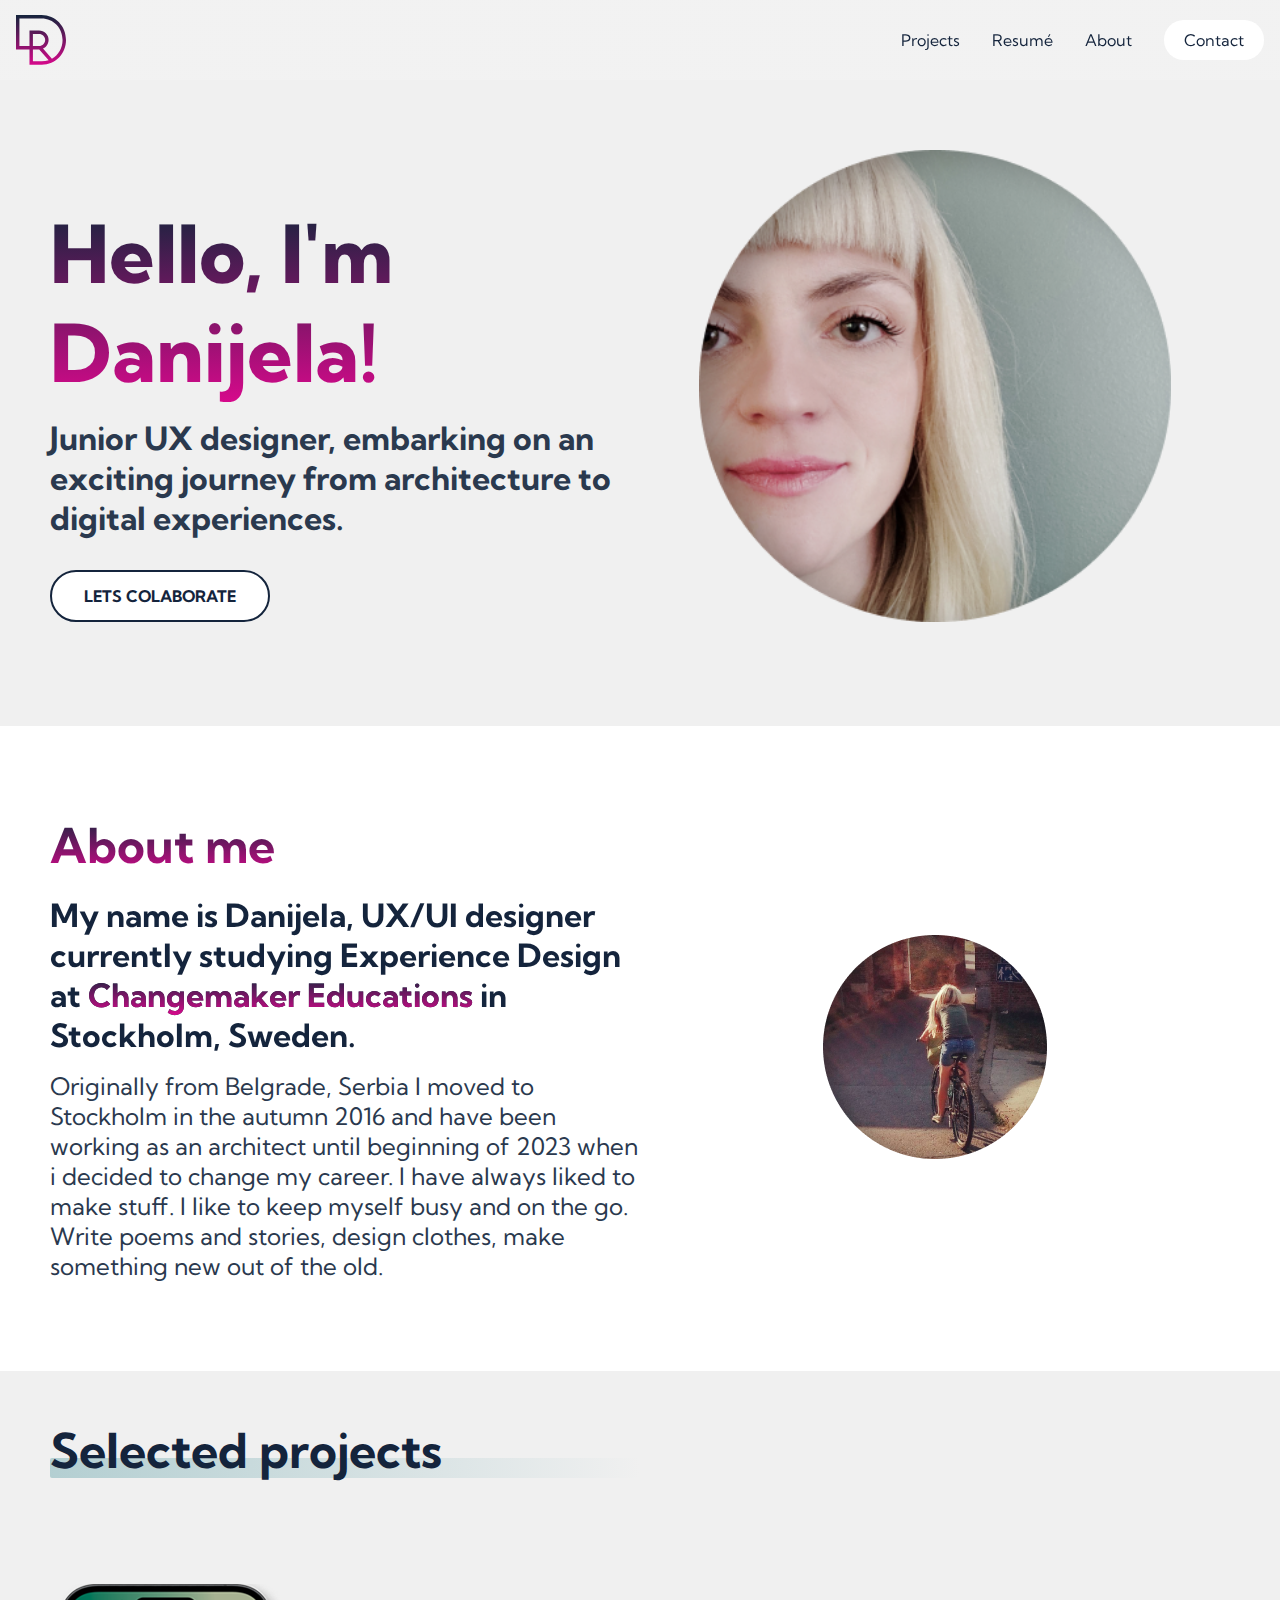
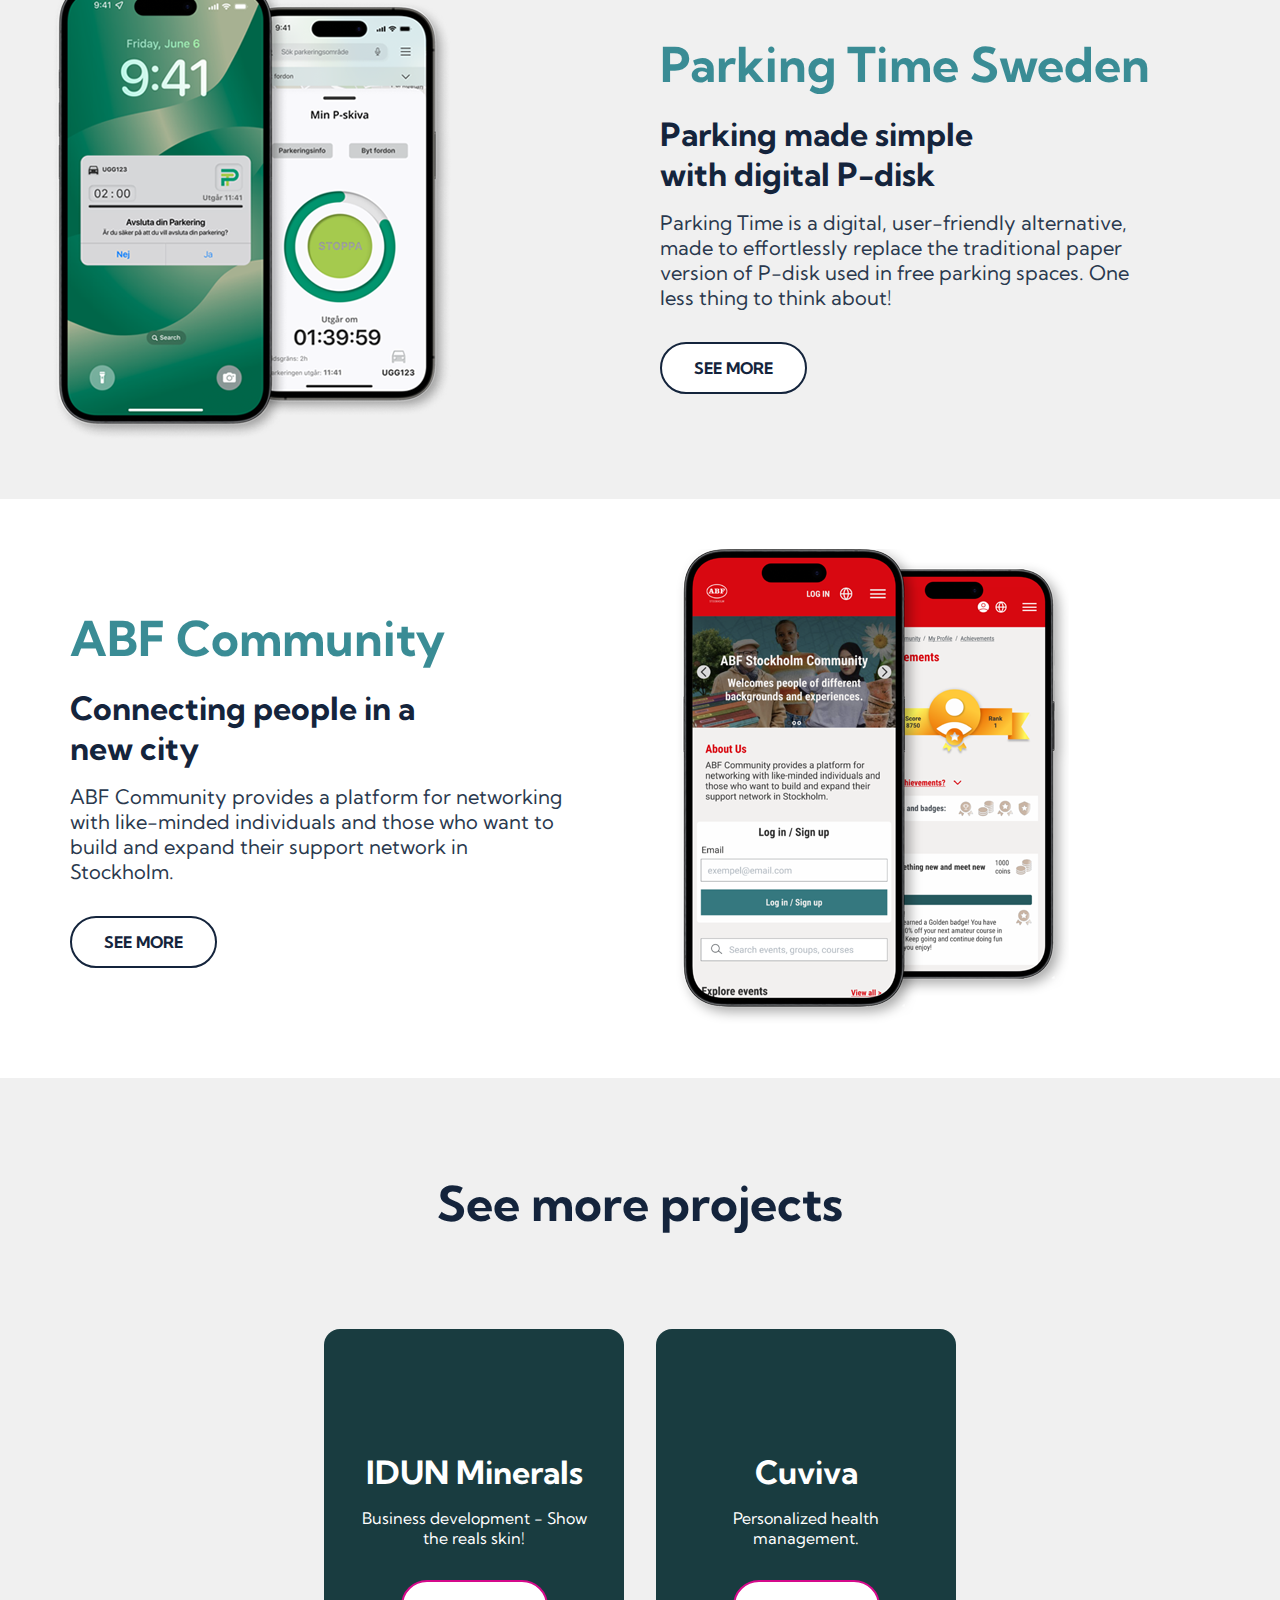
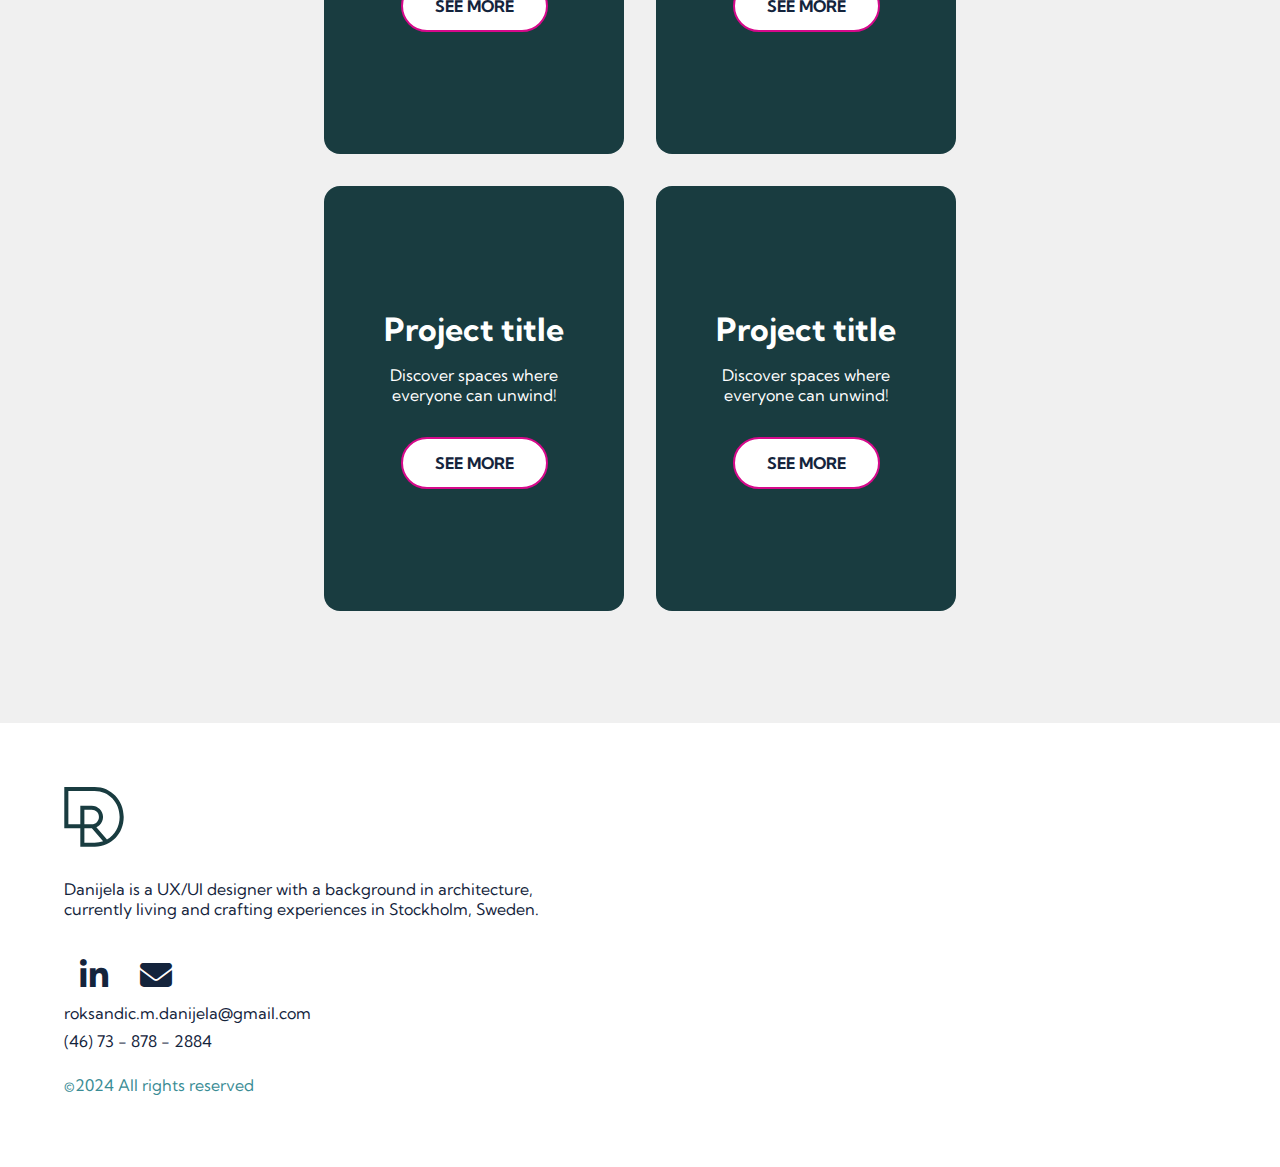
==== commit 605e6401: "Update index.html" ====
--- a/index.html
+++ b/index.html
@@ -61,7 +61,7 @@
             </div>
       
             <div class="main__img--container">
-                <img src="pic1.svg" alt="pic1" id="main__img">
+                <img src="pic1.png" alt="pic1" id="main__img">
             </div>
          </div>
       
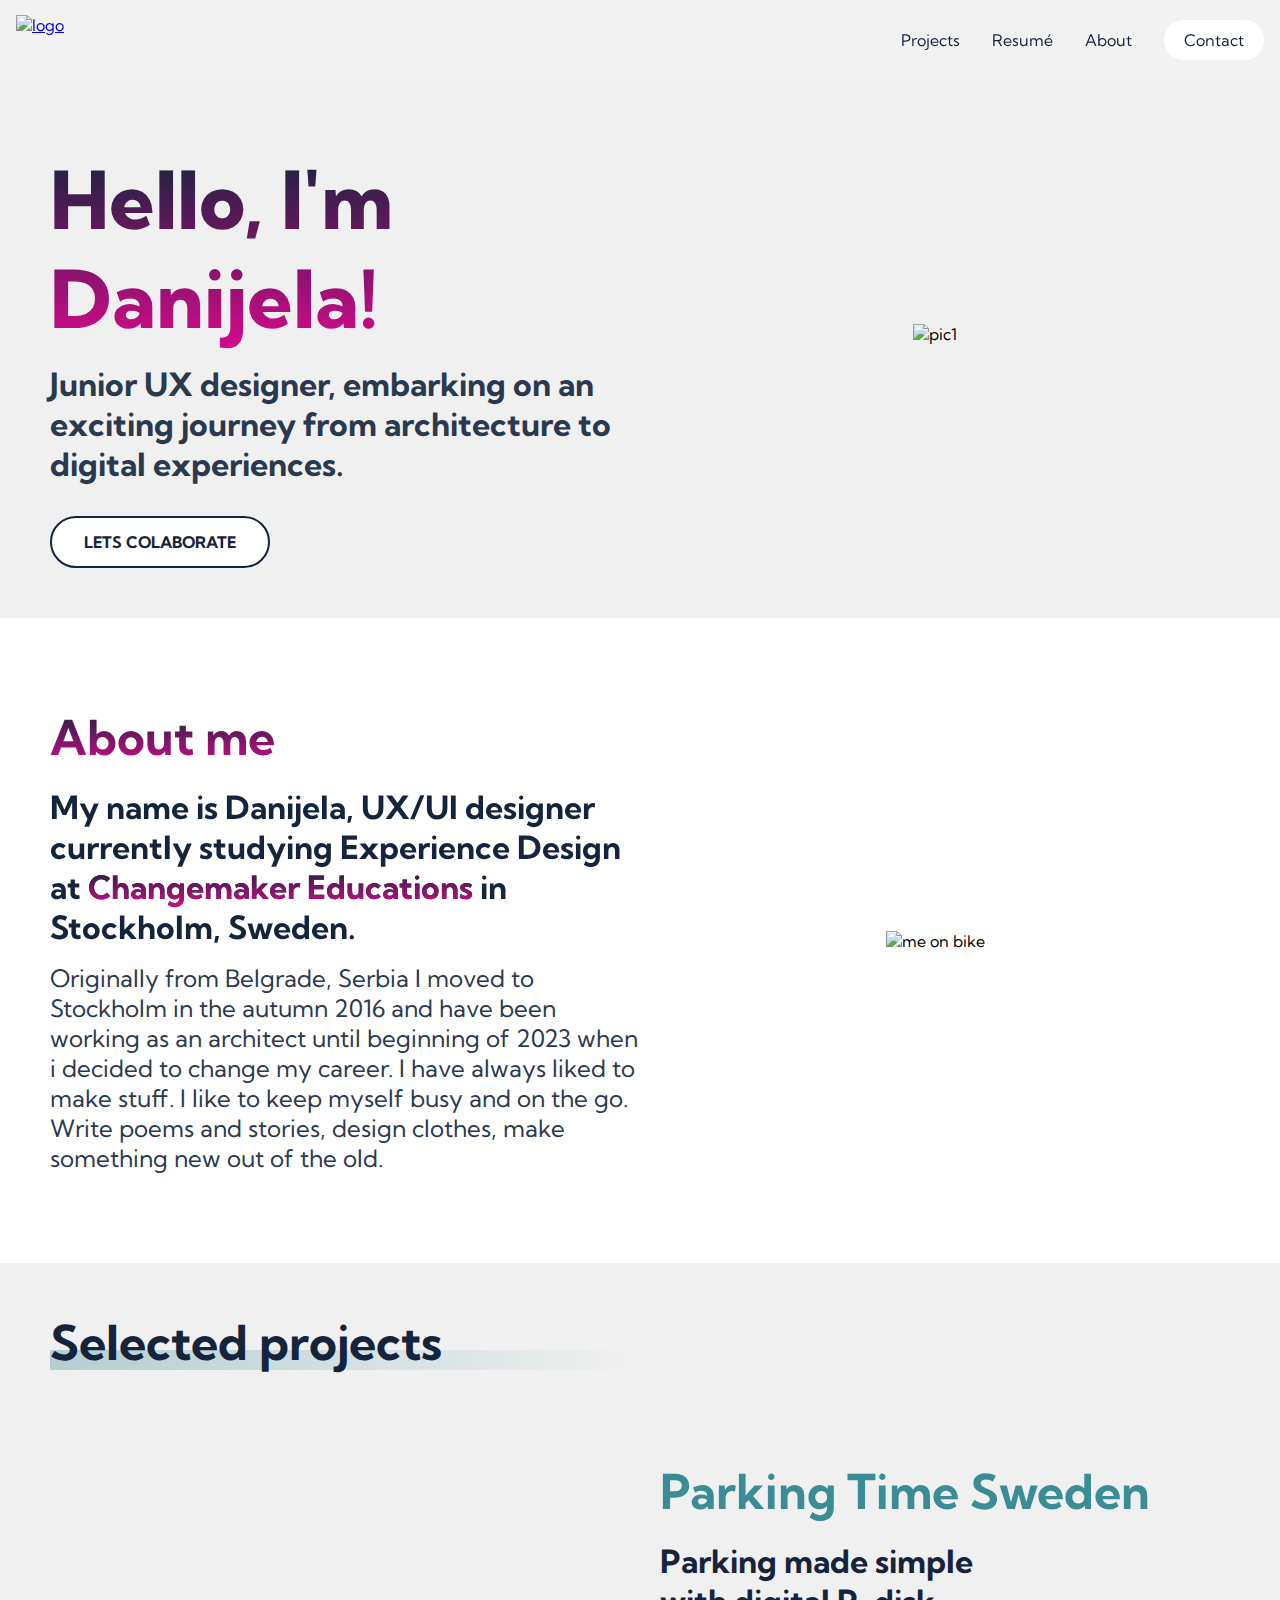
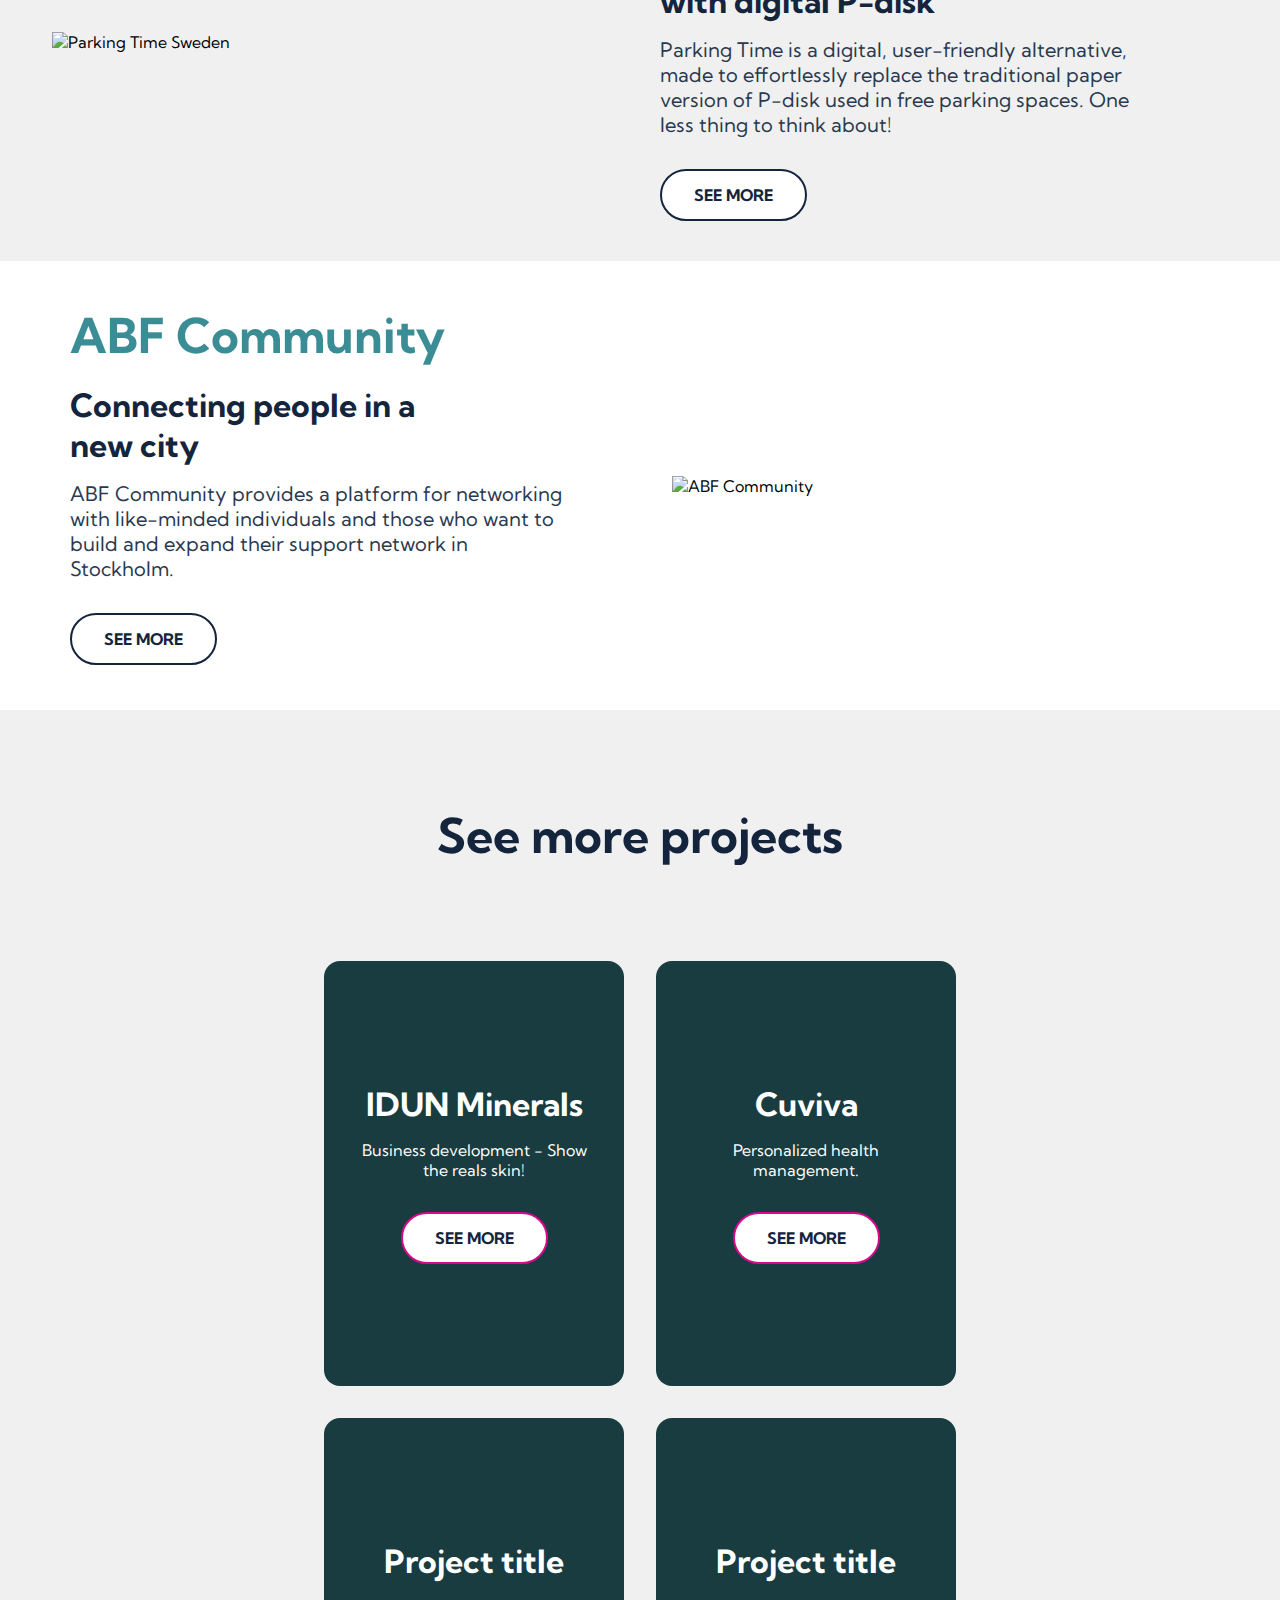
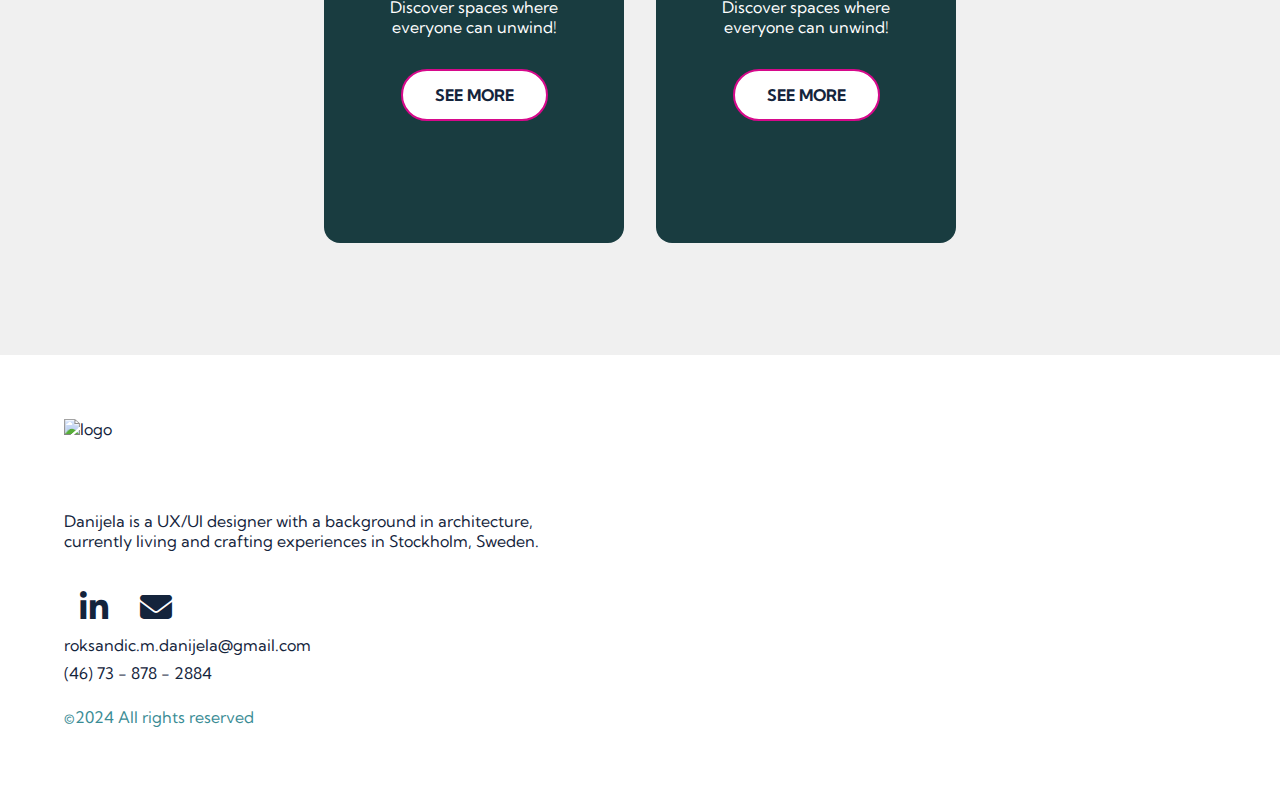
==== commit 6f2f8e22: "Add files via upload" ====
--- a/index.html
+++ b/index.html
@@ -20,7 +20,7 @@
      <div class="navbar__container">
         
         <a href="#home" id="navbar__logo" aria-label="home">
-            <img src="logonav.svg" alt="logo">
+            <img src="images/logonav.svg" alt="logo">
         </a>
      
         <div class="navbar__toggle" id="mobile-menu">
@@ -61,7 +61,7 @@
             </div>
       
             <div class="main__img--container">
-                <img src="pic1.png" alt="pic1" id="main__img">
+                <img src="images/pic1.png" alt="pic1" id="main__img">
             </div>
          </div>
       
@@ -85,7 +85,7 @@
                         </div>
             
                         <div class="about__img--container">
-                            <img src="me on bike.png" alt="me on bike" id="about__img">
+                            <img src="images/me on bike.png" alt="me on bike" id="about__img">
                         </div>
                      </div>
             
@@ -99,7 +99,7 @@
         <div class="cases__container">
            
           <div class="cases__img--container">
-            <img src="picpt.png" alt="Parking Time Sweden" id="pt__img">
+            <img src="images/picpt.png" alt="Parking Time Sweden" id="pt__img">
           </div>
           <div class="cases__content">
             <h2>Parking Time Sweden</h2>
@@ -123,26 +123,26 @@
               <p>ABF Community provides a platform for networking with like-minded individuals 
                 and those who want to build and expand their support network in Stockholm.  </p>
                      
-          <button data-open-modal>SEE MORE</button>
-            <dialog data-modal>
-              <div class="modal-container">
-                <div class="modal-content">
-                  <div>This page is under construction. More info coming soon!</div>
-                </div>
-              <button data-close-modal>CLOSE</button>
-              </div>
-             </dialog>          
+                <button data-open-modal>SEE MORE</button>
+                <dialog data-modal>
+                  <div class="modal-container">
+                    <div class="modal-content">
+                      <div>This page is under construction. More info coming soon!</div>
+                    </div>
+                  <button data-close-modal>CLOSE</button>
+                  </div>
+                 </dialog>      
 
         </div>
         <div class="cases__img--container">
-            <img src="picabf.png" alt="ABF Community" id="abf__img">
+            <img src="images/picabf.png" alt="ABF Community" id="abf__img">
           </div>
          
       </div>
 <!-- Mobile layout -->
       <div class="cases__container--mobile">
         <div class="cases__img--container">
-            <img src="picabf.png" alt="ABF Community" id="abf1__img">
+            <img src="images/picabf.png" alt="ABF Community" id="abf1__img">
           </div>
           <div class="cases__content">
             <h2>ABF Community</h2>
@@ -198,7 +198,7 @@
         <div class="footer__left">
           <div class="footer__logo">
               <a href="#home" id="footer__logo" aria-label="home">
-                  <img src="logo.svg" alt="logo">
+                  <img src="images/logo.svg" alt="logo">
               </a>
           </div>
           <p>Danijela is a UX/UI designer with a background in architecture, 
@@ -226,4 +226,4 @@
 
 
 </body>
-</html>
+</html>--- a/styles.css
+++ b/styles.css
@@ -152,7 +152,6 @@
     top: -1000px;
     opacity: 1;
     transition: all 0.5s ease;
-    height: 50vh;
     z-index: -1;
   }
 
@@ -162,7 +161,6 @@
     opacity: 1;
     transition: all 0.5s ease;
     z-index: 99;
-    height: 50vh;
     font-size: 1.6rem;
   }
 
@@ -681,7 +679,7 @@
 
 #skills .expertise__container {
     display: grid;
-    grid-template-columns: 1fr;
+    grid-template-columns: 1fr 1fr;
     align-items: center;
     justify-self: center;
     margin: 0 auto;
@@ -700,7 +698,6 @@
     margin-top: 1rem;
     font-size:20px;
     text-align: left;
-    padding-right: 200px;
     font-weight: 400;
     color: var(--clr-body_text);
 }
@@ -749,7 +746,6 @@
 .expertise__img--container {
     max-width: 100%;
     text-align: center;
-    margin-bottom: 2rem;
    
 }
 
@@ -758,24 +754,16 @@
     height: 60%;
     object-fit: contain;
 }
-img[src="images/skills.svg"]  {
-    width: 50%;
+#skills__img  {
+    width: 80%;
     height: auto;
-    margin-top: 50px;
     object-fit: contain;
-    align-items: center;
 }
 
 /* Mobile Responsive */
 
 @media screen and (max-width:768px) {
 
-    img[src="images/skills.svg"]  {
-        width: 100%;
-        height: auto;
-        margin-top: 10px;
-        object-fit: contain;
-    }
     .expertise__container {
         display: grid;
         grid-template-columns: 1fr;
@@ -786,9 +774,19 @@
         height: auto;
         padding: 20px;
     }
+    #skills .expertise__container {
+        display: grid;
+        grid-template-columns: 1fr;
+        align-items: center;
+        justify-self: center;
+        width: 100%;
+        margin: 0 auto 2rem auto;
+        height: auto;
+        padding: 20px;
+    }
     .expertise__content {
         text-align: center;
-        margin-bottom: 3rem;
+        margin-bottom: 2rem;
     }
 
     #skills .expertise__content p {
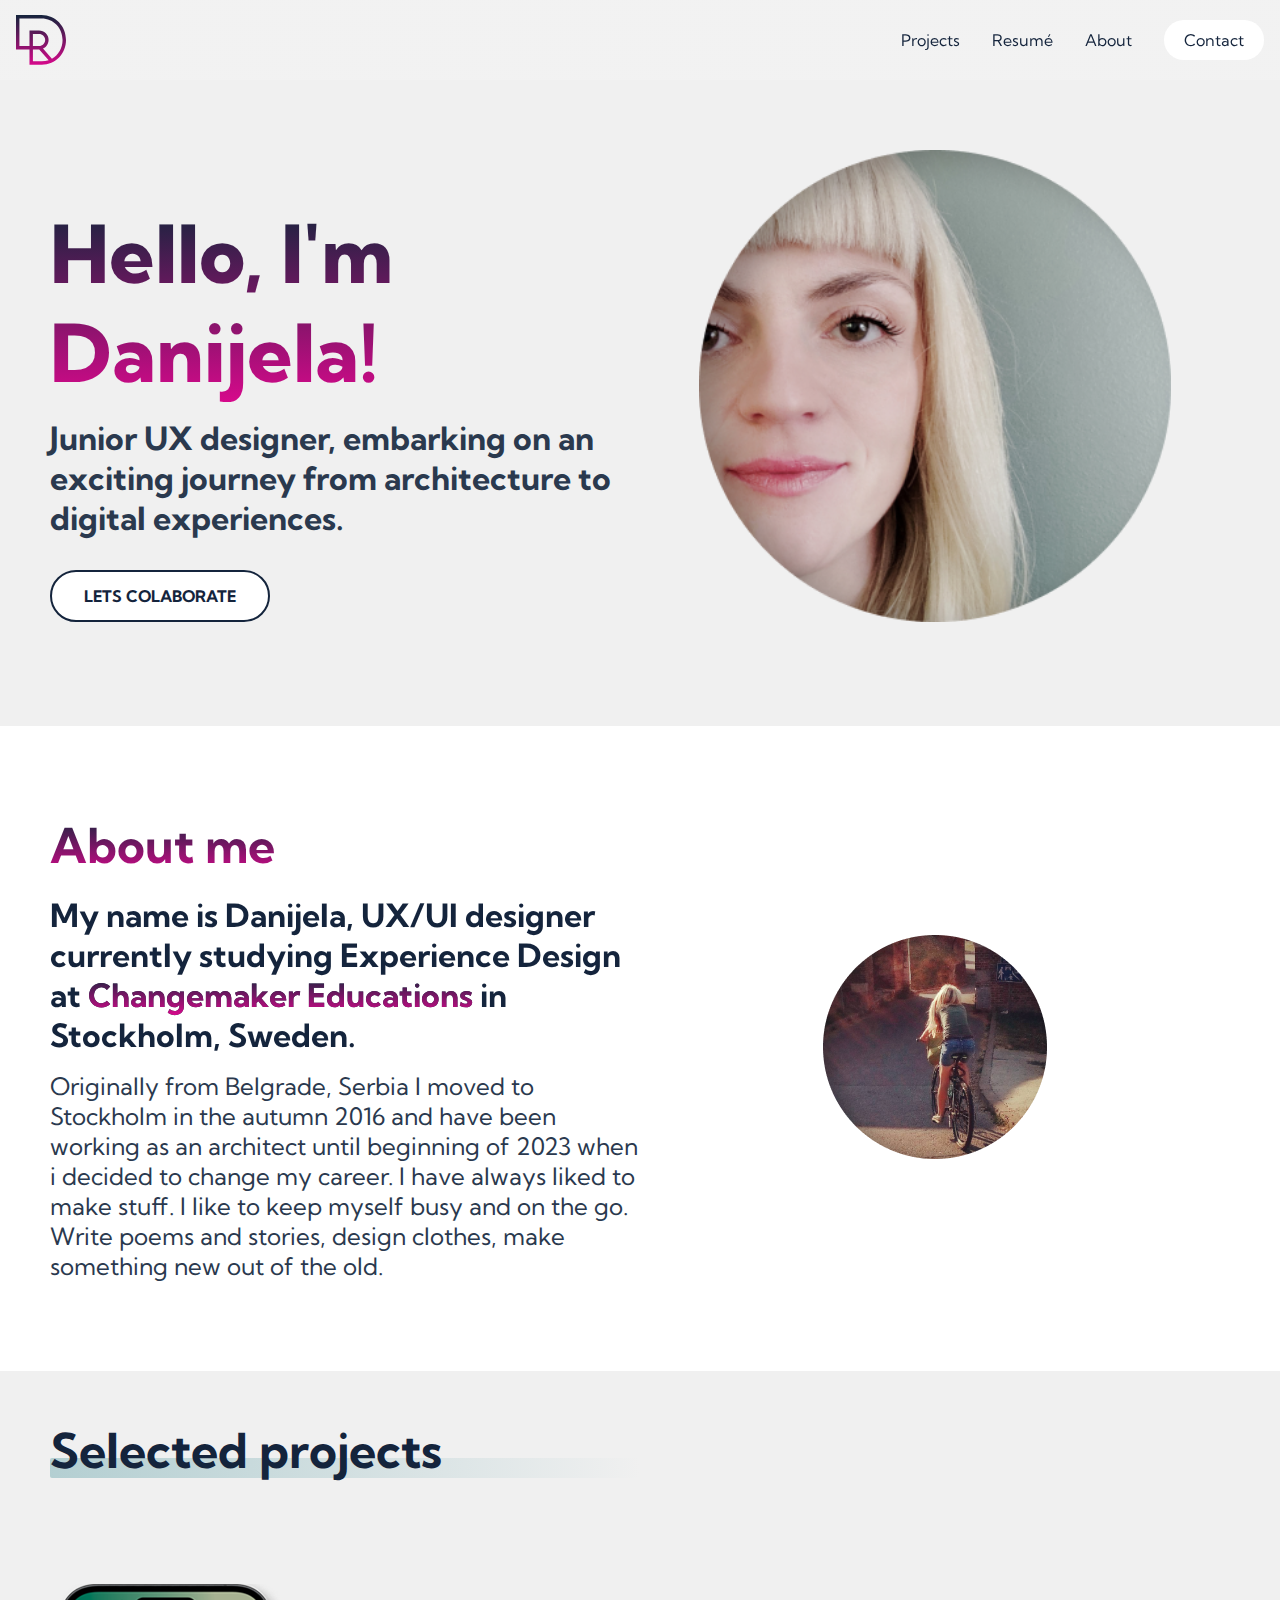
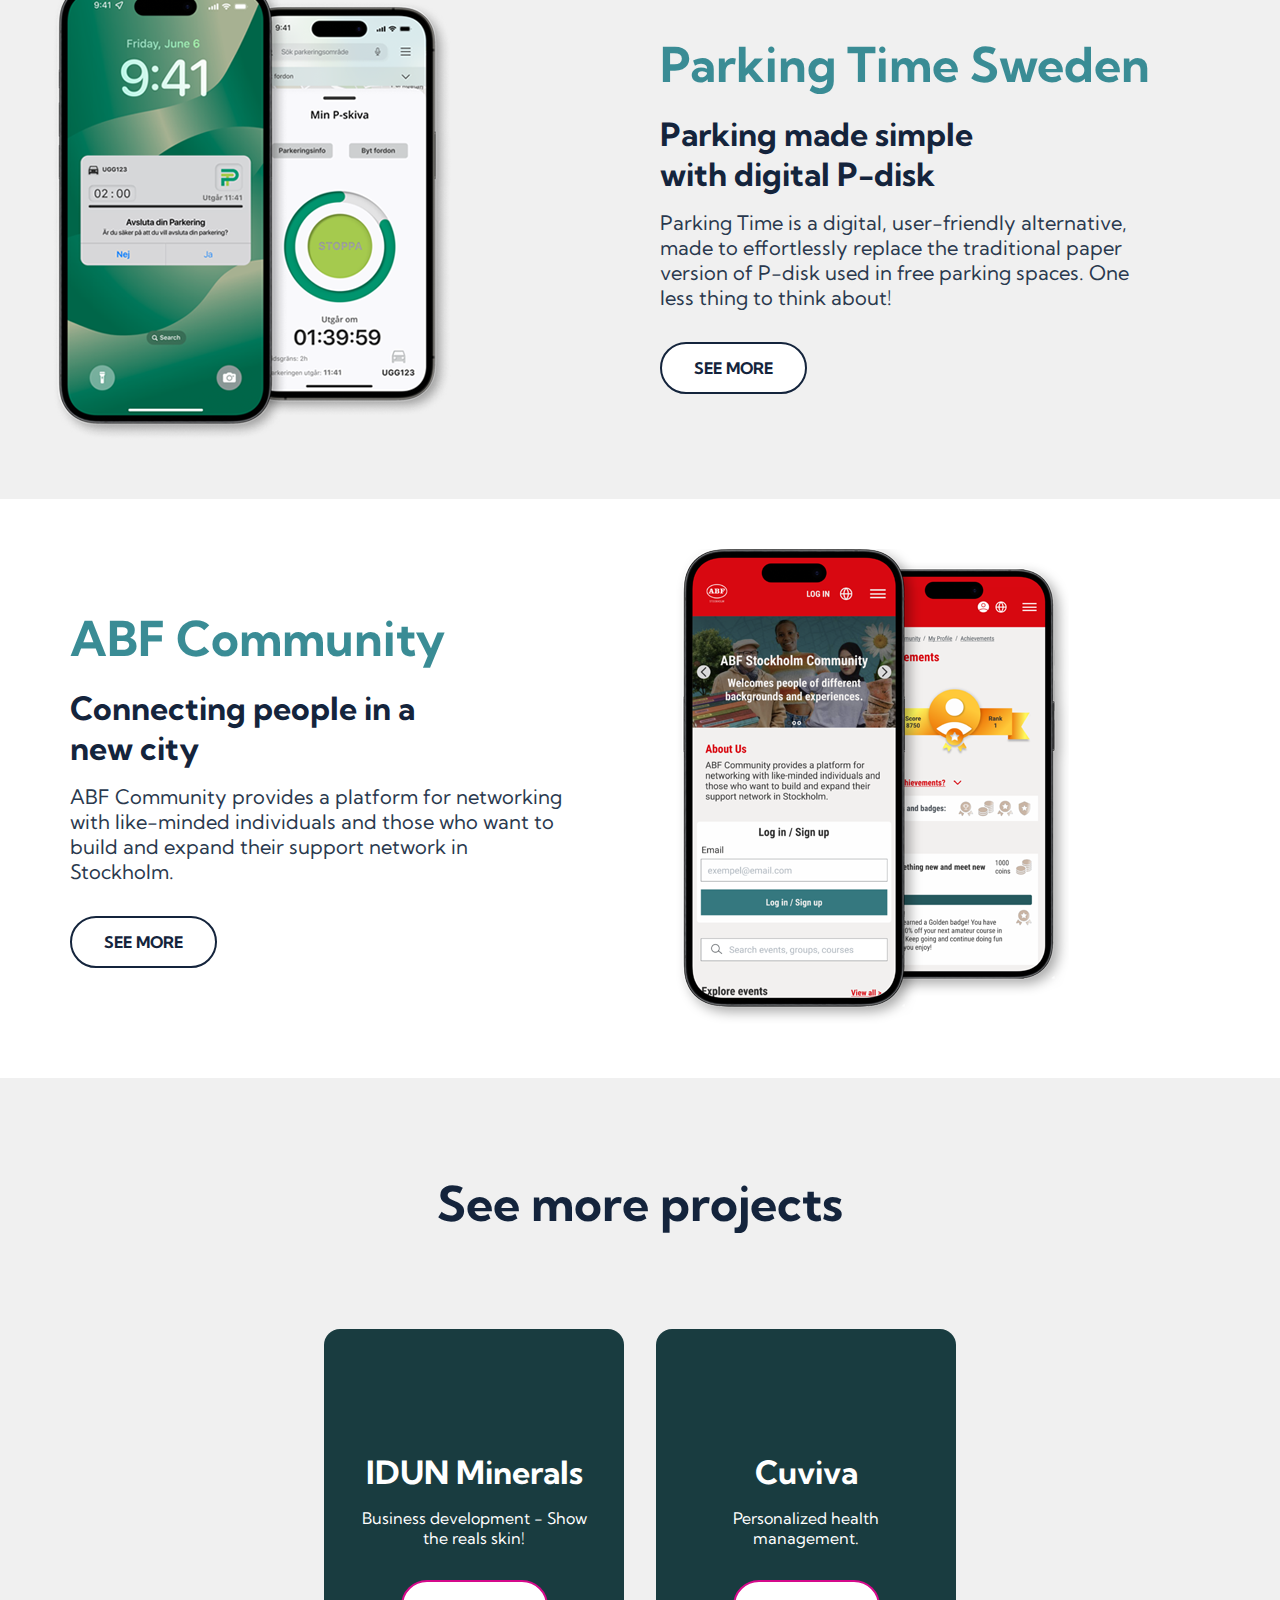
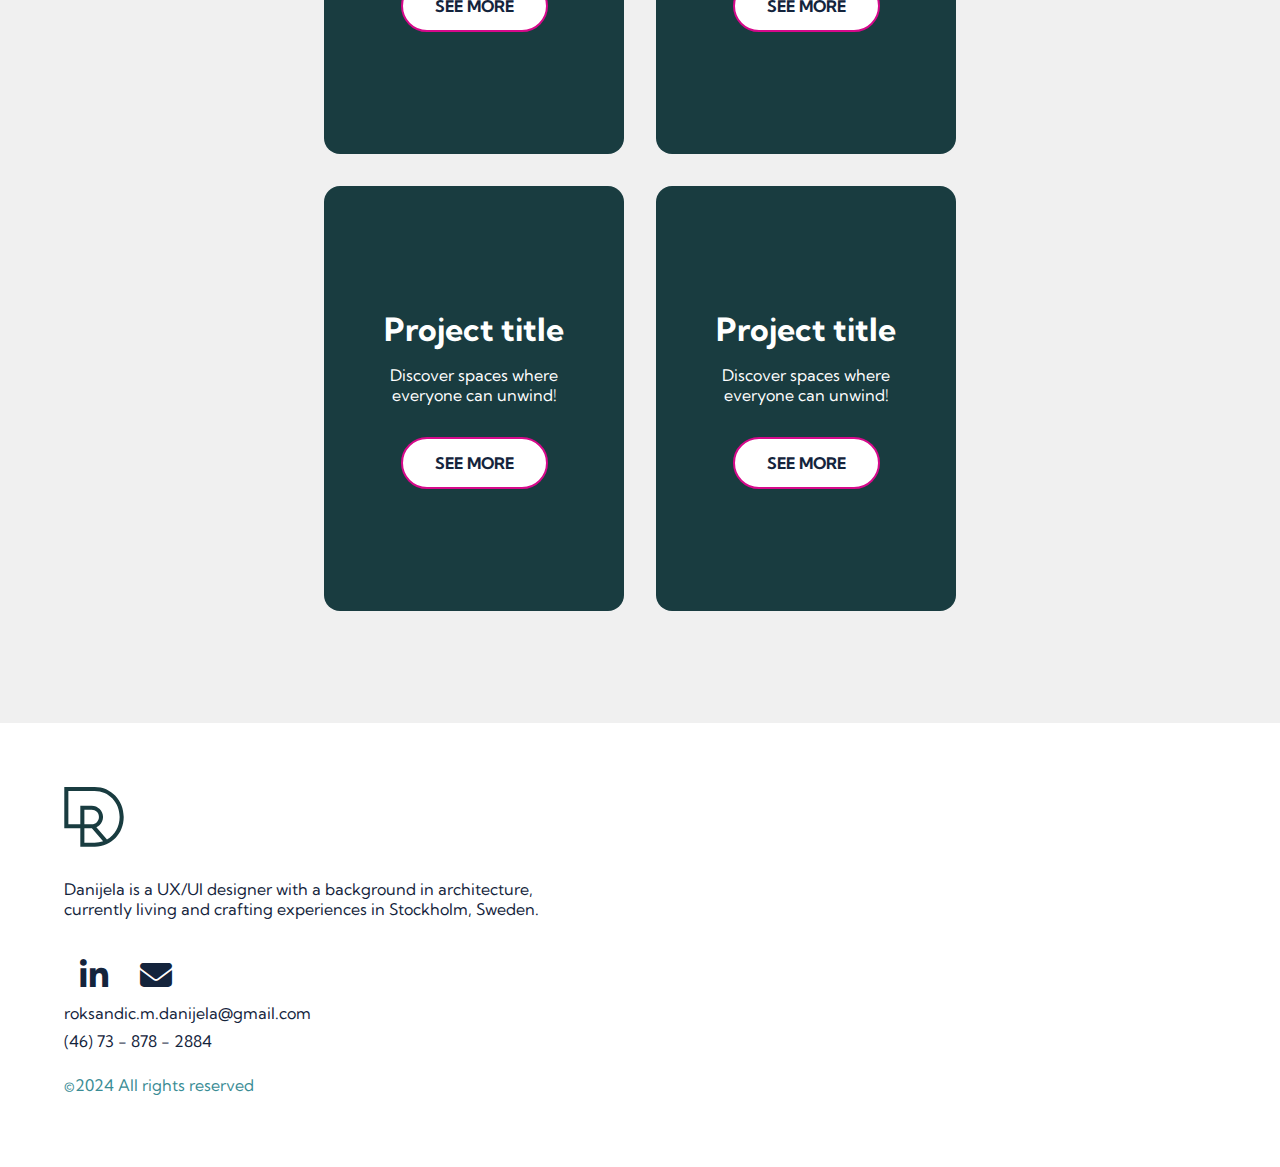
==== commit 1a9edbfe: "Update index.html" ====
--- a/index.html
+++ b/index.html
@@ -20,7 +20,7 @@
      <div class="navbar__container">
         
         <a href="#home" id="navbar__logo" aria-label="home">
-            <img src="images/logonav.svg" alt="logo">
+            <img src="logonav.svg" alt="logo">
         </a>
      
         <div class="navbar__toggle" id="mobile-menu">
@@ -61,7 +61,7 @@
             </div>
       
             <div class="main__img--container">
-                <img src="images/pic1.png" alt="pic1" id="main__img">
+                <img src="pic1.png" alt="pic1" id="main__img">
             </div>
          </div>
       
@@ -85,7 +85,7 @@
                         </div>
             
                         <div class="about__img--container">
-                            <img src="images/me on bike.png" alt="me on bike" id="about__img">
+                            <img src="me on bike.png" alt="me on bike" id="about__img">
                         </div>
                      </div>
             
@@ -99,7 +99,7 @@
         <div class="cases__container">
            
           <div class="cases__img--container">
-            <img src="images/picpt.png" alt="Parking Time Sweden" id="pt__img">
+            <img src="picpt.png" alt="Parking Time Sweden" id="pt__img">
           </div>
           <div class="cases__content">
             <h2>Parking Time Sweden</h2>
@@ -135,14 +135,14 @@
 
         </div>
         <div class="cases__img--container">
-            <img src="images/picabf.png" alt="ABF Community" id="abf__img">
+            <img src="picabf.png" alt="ABF Community" id="abf__img">
           </div>
          
       </div>
 <!-- Mobile layout -->
       <div class="cases__container--mobile">
         <div class="cases__img--container">
-            <img src="images/picabf.png" alt="ABF Community" id="abf1__img">
+            <img src="picabf.png" alt="ABF Community" id="abf1__img">
           </div>
           <div class="cases__content">
             <h2>ABF Community</h2>
@@ -198,7 +198,7 @@
         <div class="footer__left">
           <div class="footer__logo">
               <a href="#home" id="footer__logo" aria-label="home">
-                  <img src="images/logo.svg" alt="logo">
+                  <img src="logo.svg" alt="logo">
               </a>
           </div>
           <p>Danijela is a UX/UI designer with a background in architecture, 
@@ -226,4 +226,4 @@
 
 
 </body>
-</html>+</html>
